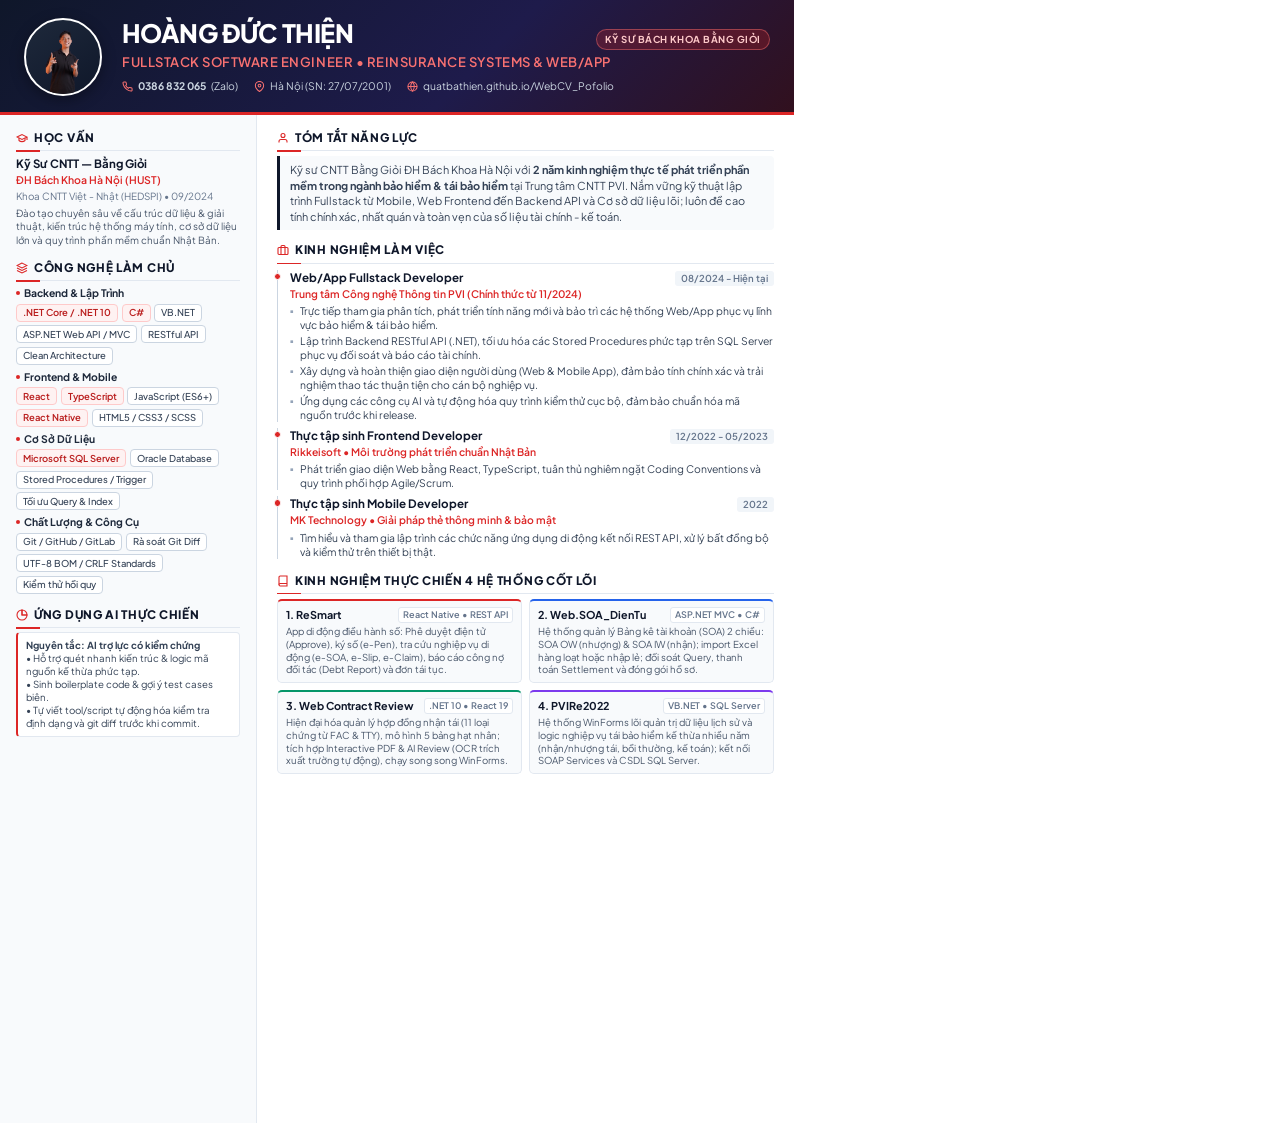
==== cv.html @ 581408ad "feat: add 1-page A4 executive CV PDF and download links" ====
<!DOCTYPE html>
<html lang="vi">
<head>
  <meta charset="UTF-8">
  <title>CV - Hoàng Đức Thiện | Fullstack Software Engineer</title>
  <link rel="preconnect" href="https://fonts.googleapis.com">
  <link rel="preconnect" href="https://fonts.gstatic.com" crossorigin>
  <link href="https://fonts.googleapis.com/css2?family=Plus+Jakarta+Sans:wght@400;500;600;700;800&display=swap" rel="stylesheet">
  <style>
    @page {
      size: A4 portrait;
      margin: 0;
    }

    *, *::before, *::after {
      box-sizing: border-box;
      margin: 0;
      padding: 0;
    }

    body {
      font-family: 'Plus Jakarta Sans', -apple-system, BlinkMacSystemFont, 'Segoe UI', Roboto, sans-serif;
      width: 210mm;
      height: 297mm;
      max-height: 297mm;
      overflow: hidden;
      background: #ffffff;
      color: #1e293b;
      font-size: 8.8pt;
      line-height: 1.38;
      -webkit-print-color-adjust: exact;
      print-color-adjust: exact;
    }

    /* Outer Container */
    .cv-page {
      width: 210mm;
      height: 297mm;
      display: flex;
      flex-direction: column;
      background: #ffffff;
    }

    /* ================= HEADER ================= */
    .cv-header {
      background: linear-gradient(135deg, #0f172a 0%, #1e1b4b 60%, #31101e 100%);
      color: #ffffff;
      padding: 18px 24px 16px 24px;
      display: flex;
      align-items: center;
      gap: 20px;
      border-bottom: 3px solid #dc2626;
    }

    .header-avatar {
      width: 78px;
      height: 78px;
      min-width: 78px;
      border-radius: 50%;
      border: 2.5px solid #ffffff;
      box-shadow: 0 4px 14px rgba(0, 0, 0, 0.35);
      background: linear-gradient(145deg, #1e293b, #0f172a);
      overflow: hidden;
      display: flex;
      align-items: center;
      justify-content: center;
    }

    .header-avatar img {
      width: 100%;
      height: 100%;
      object-fit: cover;
      object-position: center 15%;
    }

    .header-info {
      flex: 1;
    }

    .header-title-row {
      display: flex;
      align-items: baseline;
      justify-content: space-between;
      gap: 12px;
    }

    .header-name {
      font-size: 19pt;
      font-weight: 800;
      letter-spacing: -0.02em;
      color: #ffffff;
      line-height: 1.1;
    }

    .header-badge {
      background: rgba(220, 38, 38, 0.25);
      border: 1px solid rgba(248, 113, 113, 0.45);
      color: #fecaca;
      font-size: 7.2pt;
      font-weight: 700;
      padding: 3px 8px;
      border-radius: 999px;
      text-transform: uppercase;
      letter-spacing: 0.05em;
    }

    .header-role {
      font-size: 9.8pt;
      font-weight: 600;
      color: #f87171;
      margin-top: 3px;
      letter-spacing: 0.04em;
      text-transform: uppercase;
    }

    .header-contacts {
      display: flex;
      flex-wrap: wrap;
      gap: 6px 16px;
      margin-top: 8px;
      font-size: 7.8pt;
      color: #cbd5e1;
    }

    .contact-pill {
      display: inline-flex;
      align-items: center;
      gap: 5px;
    }

    .contact-pill svg {
      width: 11px;
      height: 11px;
      stroke: #f87171;
      stroke-width: 2.2;
      fill: none;
    }

    .contact-pill a {
      color: inherit;
      text-decoration: none;
    }

    /* ================= MAIN CONTENT 2 COLUMNS ================= */
    .cv-body {
      display: flex;
      flex: 1;
      height: calc(297mm - 120px);
    }

    /* LEFT SIDEBAR (~33%) */
    .sidebar {
      width: 68mm;
      min-width: 68mm;
      background: #f8fafc;
      border-right: 1px solid #e2e8f0;
      padding: 15px 16px;
      display: flex;
      flex-direction: column;
      gap: 13px;
    }

    /* RIGHT COLUMN (~67%) */
    .content {
      flex: 1;
      padding: 15px 20px;
      display: flex;
      flex-direction: column;
      gap: 12px;
      background: #ffffff;
    }

    /* Section Headings */
    .section-title {
      font-size: 8.8pt;
      font-weight: 800;
      text-transform: uppercase;
      letter-spacing: 0.06em;
      color: #0f172a;
      display: flex;
      align-items: center;
      gap: 6px;
      padding-bottom: 4px;
      border-bottom: 1.5px solid #e2e8f0;
      position: relative;
    }

    .section-title::after {
      content: "";
      position: absolute;
      left: 0;
      bottom: -1.5px;
      width: 24px;
      height: 1.5px;
      background: #dc2626;
    }

    .section-title svg {
      width: 12px;
      height: 12px;
      stroke: #dc2626;
      stroke-width: 2.2;
      fill: none;
    }

    /* Education Block */
    .edu-item {
      margin-top: 5px;
    }

    .edu-degree {
      font-weight: 700;
      font-size: 8.6pt;
      color: #0f172a;
    }

    .edu-school {
      font-size: 7.9pt;
      color: #dc2626;
      font-weight: 600;
      margin-top: 1px;
    }

    .edu-meta {
      font-size: 7.4pt;
      color: #64748b;
      margin-top: 2px;
    }

    .edu-desc {
      font-size: 7.4pt;
      color: #475569;
      margin-top: 4px;
      line-height: 1.35;
    }

    /* Skills Groups */
    .skill-group {
      margin-top: 5px;
    }

    .skill-cat {
      font-weight: 700;
      font-size: 7.8pt;
      color: #1e293b;
      display: flex;
      align-items: center;
      gap: 4px;
      margin-bottom: 3px;
    }

    .skill-cat::before {
      content: "";
      width: 4px;
      height: 4px;
      background: #dc2626;
      border-radius: 50%;
    }

    .skill-tags {
      display: flex;
      flex-wrap: wrap;
      gap: 3.5px;
    }

    .skill-tag {
      background: #ffffff;
      border: 1px solid #cbd5e1;
      padding: 1.5px 6px;
      border-radius: 4px;
      font-size: 7.1pt;
      color: #334155;
      font-weight: 500;
    }

    .skill-tag.highlight {
      background: #fef2f2;
      border-color: #fecaca;
      color: #b91c1c;
      font-weight: 600;
    }

    /* AI Tools Callout */
    .ai-box {
      background: #ffffff;
      border: 1px solid #e2e8f0;
      border-left: 2.5px solid #dc2626;
      border-radius: 4px;
      padding: 6px 8px;
      margin-top: 4px;
      font-size: 7.3pt;
      color: #334155;
      line-height: 1.34;
    }

    /* Summary Box */
    .summary-text {
      font-size: 8.2pt;
      color: #334155;
      line-height: 1.42;
      background: #f8fafc;
      border-left: 3px solid #0f172a;
      padding: 6px 10px;
      border-radius: 0 4px 4px 0;
    }

    /* Timeline / Work Experience */
    .timeline-entry {
      position: relative;
      padding-left: 12px;
      border-left: 1.5px solid #cbd5e1;
      margin-top: 6px;
    }

    .timeline-entry::before {
      content: "";
      position: absolute;
      left: -4.5px;
      top: 3px;
      width: 7.5px;
      height: 7.5px;
      border-radius: 50%;
      background: #dc2626;
      border: 1.5px solid #ffffff;
    }

    .job-header {
      display: flex;
      justify-content: space-between;
      align-items: baseline;
    }

    .job-title {
      font-weight: 700;
      font-size: 8.7pt;
      color: #0f172a;
    }

    .job-period {
      font-size: 7.2pt;
      font-weight: 600;
      color: #64748b;
      background: #f1f5f9;
      padding: 1px 6px;
      border-radius: 3px;
    }

    .job-company {
      font-size: 7.8pt;
      color: #dc2626;
      font-weight: 600;
      margin-top: 1px;
    }

    .job-bullets {
      list-style: none;
      margin-top: 3px;
    }

    .job-bullets li {
      font-size: 7.8pt;
      color: #334155;
      position: relative;
      padding-left: 10px;
      margin-bottom: 2px;
      line-height: 1.34;
    }

    .job-bullets li::before {
      content: "▪";
      position: absolute;
      left: 0;
      color: #94a3b8;
      font-size: 8pt;
    }

    /* Core Systems Section */
    .systems-grid {
      display: grid;
      grid-template-columns: 1fr 1fr;
      gap: 7px;
      margin-top: 5px;
    }

    .system-card {
      border: 1px solid #e2e8f0;
      border-radius: 5px;
      padding: 6px 8px;
      background: #f8fafc;
      border-top: 2px solid #0f172a;
    }

    .system-card:nth-child(1) { border-top-color: #dc2626; }
    .system-card:nth-child(2) { border-top-color: #2563eb; }
    .system-card:nth-child(3) { border-top-color: #059669; }
    .system-card:nth-child(4) { border-top-color: #7c3aed; }

    .system-name {
      font-weight: 700;
      font-size: 8.1pt;
      color: #0f172a;
      display: flex;
      justify-content: space-between;
      align-items: center;
      margin-bottom: 2px;
    }

    .system-tech {
      font-size: 6.8pt;
      font-weight: 600;
      color: #64748b;
      background: #ffffff;
      padding: 1px 4px;
      border-radius: 3px;
      border: 1px solid #e2e8f0;
    }

    .system-desc {
      font-size: 7.2pt;
      color: #475569;
      line-height: 1.32;
    }
  </style>
</head>
<body>
  <div class="cv-page">
    <!-- ================= HEADER ================= -->
    <header class="cv-header">
      <div class="header-avatar">
        <img src="avatar.png" alt="Hoàng Đức Thiện">
      </div>
      <div class="header-info">
        <div class="header-title-row">
          <h1 class="header-name">HOÀNG ĐỨC THIỆN</h1>
          <span class="header-badge">Kỹ sư Bách Khoa Bằng Giỏi</span>
        </div>
        <div class="header-role">Fullstack Software Engineer &bull; Reinsurance Systems &amp; Web/App</div>
        <div class="header-contacts">
          <div class="contact-pill">
            <svg viewBox="0 0 24 24"><path d="M22 16.92v3a2 2 0 0 1-2.18 2 19.79 19.79 0 0 1-8.63-3.07 19.5 19.5 0 0 1-6-6 19.79 19.79 0 0 1-3.07-8.67A2 2 0 0 1 4.11 2h3a2 2 0 0 1 2 1.72 12.84 12.84 0 0 0 .7 2.81 2 2 0 0 1-.45 2.11L8.09 9.91a16 16 0 0 0 6 6l1.27-1.27a2 2 0 0 1 2.11-.45 12.84 12.84 0 0 0 2.81.7A2 2 0 0 1 22 16.92z"/></svg>
            <strong>0386 832 065</strong> (Zalo)
          </div>
          <div class="contact-pill">
            <svg viewBox="0 0 24 24"><path d="M21 10c0 7-9 13-9 13s-9-6-9-13a9 9 0 0 1 18 0z"/><circle cx="12" cy="10" r="3"/></svg>
            <span>Hà Nội (SN: 27/07/2001)</span>
          </div>
          <div class="contact-pill">
            <svg viewBox="0 0 24 24"><circle cx="12" cy="12" r="10"/><line x1="2" y1="12" x2="22" y2="12"/><path d="M12 2a15.3 15.3 0 0 1 4 10 15.3 15.3 0 0 1-4 10 15.3 15.3 0 0 1-4-10 15.3 15.3 0 0 1 4-10z"/></svg>
            <a href="https://quatbathien.github.io/WebCV_Pofolio/">quatbathien.github.io/WebCV_Pofolio</a>
          </div>
        </div>
      </div>
    </header>

    <!-- ================= BODY ================= -->
    <div class="cv-body">
      <!-- SIDEBAR -->
      <aside class="sidebar">
        <!-- HỌC VẤN -->
        <section>
          <h2 class="section-title">
            <svg viewBox="0 0 24 24"><path d="M22 10v6M2 10l10-5 10 5-10 5z"/><path d="M6 12v5c3 3 9 3 12 0v-5"/></svg>
            Học Vấn
          </h2>
          <div class="edu-item">
            <div class="edu-degree">Kỹ Sư CNTT — Bằng Giỏi</div>
            <div class="edu-school">ĐH Bách Khoa Hà Nội (HUST)</div>
            <div class="edu-meta">Khoa CNTT Việt - Nhật (HEDSPI) &bull; 09/2024</div>
            <p class="edu-desc">Đào tạo chuyên sâu về cấu trúc dữ liệu &amp; giải thuật, kiến trúc hệ thống máy tính, cơ sở dữ liệu lớn và quy trình phần mềm chuẩn Nhật Bản.</p>
          </div>
        </section>

        <!-- KỸ NĂNG CÔNG NGHỆ -->
        <section>
          <h2 class="section-title">
            <svg viewBox="0 0 24 24"><polygon points="12 2 2 7 12 12 22 7 12 2"/><polyline points="2 17 12 22 22 17"/><polyline points="2 12 12 17 22 12"/></svg>
            Công Nghệ Làm Chủ
          </h2>

          <div class="skill-group">
            <div class="skill-cat">Backend &amp; Lập Trình</div>
            <div class="skill-tags">
              <span class="skill-tag highlight">.NET Core / .NET 10</span>
              <span class="skill-tag highlight">C#</span>
              <span class="skill-tag">VB.NET</span>
              <span class="skill-tag">ASP.NET Web API / MVC</span>
              <span class="skill-tag">RESTful API</span>
              <span class="skill-tag">Clean Architecture</span>
            </div>
          </div>

          <div class="skill-group">
            <div class="skill-cat">Frontend &amp; Mobile</div>
            <div class="skill-tags">
              <span class="skill-tag highlight">React</span>
              <span class="skill-tag highlight">TypeScript</span>
              <span class="skill-tag">JavaScript (ES6+)</span>
              <span class="skill-tag highlight">React Native</span>
              <span class="skill-tag">HTML5 / CSS3 / SCSS</span>
            </div>
          </div>

          <div class="skill-group">
            <div class="skill-cat">Cơ Sở Dữ Liệu</div>
            <div class="skill-tags">
              <span class="skill-tag highlight">Microsoft SQL Server</span>
              <span class="skill-tag">Oracle Database</span>
              <span class="skill-tag">Stored Procedures / Trigger</span>
              <span class="skill-tag">Tối ưu Query &amp; Index</span>
            </div>
          </div>

          <div class="skill-group">
            <div class="skill-cat">Chất Lượng &amp; Công Cụ</div>
            <div class="skill-tags">
              <span class="skill-tag">Git / GitHub / GitLab</span>
              <span class="skill-tag">Rà soát Git Diff</span>
              <span class="skill-tag">UTF-8 BOM / CRLF Standards</span>
              <span class="skill-tag">Kiểm thử hồi quy</span>
            </div>
          </div>
        </section>

        <!-- ỨNG DỤNG AI -->
        <section>
          <h2 class="section-title">
            <svg viewBox="0 0 24 24"><path d="M12 2a10 10 0 1 0 10 10H12V2z"/><path d="M12 2a10 10 0 0 1 10 10h-10V2z"/></svg>
            Ứng Dụng AI Thực Chiến
          </h2>
          <div class="ai-box">
            <strong>Nguyên tắc: AI trợ lực có kiểm chứng</strong><br>
            • Hỗ trợ quét nhanh kiến trúc &amp; logic mã nguồn kế thừa phức tạp.<br>
            • Sinh boilerplate code &amp; gợi ý test cases biên.<br>
            • Tự viết tool/script tự động hóa kiểm tra định dạng và git diff trước khi commit.
          </div>
        </section>
      </aside>

      <!-- RIGHT MAIN CONTENT -->
      <main class="content">
        <!-- TỔNG QUAN NĂNG LỰC -->
        <section>
          <h2 class="section-title">
            <svg viewBox="0 0 24 24"><path d="M20 21v-2a4 4 0 0 0-4-4H8a4 4 0 0 0-4 4v2"/><circle cx="12" cy="7" r="4"/></svg>
            Tóm Tắt Năng Lực
          </h2>
          <p class="summary-text" style="margin-top: 5px;">
            Kỹ sư CNTT Bằng Giỏi ĐH Bách Khoa Hà Nội với <strong>2 năm kinh nghiệm thực tế phát triển phần mềm trong ngành bảo hiểm &amp; tái bảo hiểm</strong> tại Trung tâm CNTT PVI. Nắm vững kỹ thuật lập trình Fullstack từ Mobile, Web Frontend đến Backend API và Cơ sở dữ liệu lõi; luôn đề cao tính chính xác, nhất quán và toàn vẹn của số liệu tài chính - kế toán.
          </p>
        </section>

        <!-- KINH NGHIỆM LÀM VIỆC -->
        <section>
          <h2 class="section-title">
            <svg viewBox="0 0 24 24"><rect x="2" y="7" width="20" height="14" rx="2" ry="2"/><path d="M16 21V5a2 2 0 0 0-2-2h-4a2 2 0 0 0-2 2v16"/></svg>
            Kinh Nghiệm Làm Việc
          </h2>

          <div class="timeline-entry">
            <div class="job-header">
              <span class="job-title">Web/App Fullstack Developer</span>
              <span class="job-period">08/2024 - Hiện tại</span>
            </div>
            <div class="job-company">Trung tâm Công nghệ Thông tin PVI (Chính thức từ 11/2024)</div>
            <ul class="job-bullets">
              <li>Trực tiếp tham gia phân tích, phát triển tính năng mới và bảo trì các hệ thống Web/App phục vụ lĩnh vực bảo hiểm &amp; tái bảo hiểm.</li>
              <li>Lập trình Backend RESTful API (.NET), tối ưu hóa các Stored Procedures phức tạp trên SQL Server phục vụ đối soát và báo cáo tài chính.</li>
              <li>Xây dựng và hoàn thiện giao diện người dùng (Web &amp; Mobile App), đảm bảo tính chính xác và trải nghiệm thao tác thuận tiện cho cán bộ nghiệp vụ.</li>
              <li>Ứng dụng các công cụ AI và tự động hóa quy trình kiểm thử cục bộ, đảm bảo chuẩn hóa mã nguồn trước khi release.</li>
            </ul>
          </div>

          <div class="timeline-entry">
            <div class="job-header">
              <span class="job-title">Thực tập sinh Frontend Developer</span>
              <span class="job-period">12/2022 - 05/2023</span>
            </div>
            <div class="job-company">Rikkeisoft &bull; Môi trường phát triển chuẩn Nhật Bản</div>
            <ul class="job-bullets">
              <li>Phát triển giao diện Web bằng React, TypeScript, tuân thủ nghiêm ngặt Coding Conventions và quy trình phối hợp Agile/Scrum.</li>
            </ul>
          </div>

          <div class="timeline-entry">
            <div class="job-header">
              <span class="job-title">Thực tập sinh Mobile Developer</span>
              <span class="job-period">2022</span>
            </div>
            <div class="job-company">MK Technology &bull; Giải pháp thẻ thông minh &amp; bảo mật</div>
            <ul class="job-bullets">
              <li>Tìm hiểu và tham gia lập trình các chức năng ứng dụng di động kết nối REST API, xử lý bất đồng bộ và kiểm thử trên thiết bị thật.</li>
            </ul>
          </div>
        </section>

        <!-- KINH NGHIỆM VỚI 4 HỆ THỐNG CỐT LÕI -->
        <section>
          <h2 class="section-title">
            <svg viewBox="0 0 24 24"><path d="M4 19.5A2.5 2.5 0 0 1 6.5 17H20"/><path d="M6.5 2H20v20H6.5A2.5 2.5 0 0 1 4 19.5v-15A2.5 2.5 0 0 1 6.5 2z"/></svg>
            Kinh Nghiệm Thực Chiến 4 Hệ Thống Cốt Lõi
          </h2>

          <div class="systems-grid">
            <div class="system-card">
              <div class="system-name">
                <span>1. ReSmart</span>
                <span class="system-tech">React Native &bull; REST API</span>
              </div>
              <p class="system-desc">
                App di động điều hành số: Phê duyệt điện tử (Approve), ký số (e-Pen), tra cứu nghiệp vụ di động (e-SOA, e-Slip, e-Claim), báo cáo công nợ đối tác (Debt Report) và đơn tái tục.
              </p>
            </div>

            <div class="system-card">
              <div class="system-name">
                <span>2. Web.SOA_DienTu</span>
                <span class="system-tech">ASP.NET MVC &bull; C#</span>
              </div>
              <p class="system-desc">
                Hệ thống quản lý Bảng kê tài khoản (SOA) 2 chiều: SOA OW (nhượng) &amp; SOA IW (nhận); import Excel hàng loạt hoặc nhập lẻ; đối soát Query, thanh toán Settlement và đóng gói hồ sơ.
              </p>
            </div>

            <div class="system-card">
              <div class="system-name">
                <span>3. Web Contract Review</span>
                <span class="system-tech">.NET 10 &bull; React 19</span>
              </div>
              <p class="system-desc">
                Hiện đại hóa quản lý hợp đồng nhận tái (11 loại chứng từ FAC &amp; TTY), mô hình 5 bảng hạt nhân; tích hợp Interactive PDF &amp; AI Review (OCR trích xuất trường tự động), chạy song song WinForms.
              </p>
            </div>

            <div class="system-card">
              <div class="system-name">
                <span>4. PVIRe2022</span>
                <span class="system-tech">VB.NET &bull; SQL Server</span>
              </div>
              <p class="system-desc">
                Hệ thống WinForms lõi quản trị dữ liệu lịch sử và logic nghiệp vụ tái bảo hiểm kế thừa nhiều năm (nhận/nhượng tái, bồi thường, kế toán); kết nối SOAP Services và CSDL SQL Server.
              </p>
            </div>
          </div>
        </section>
      </main>
    </div>
  </div>
</body>
</html>
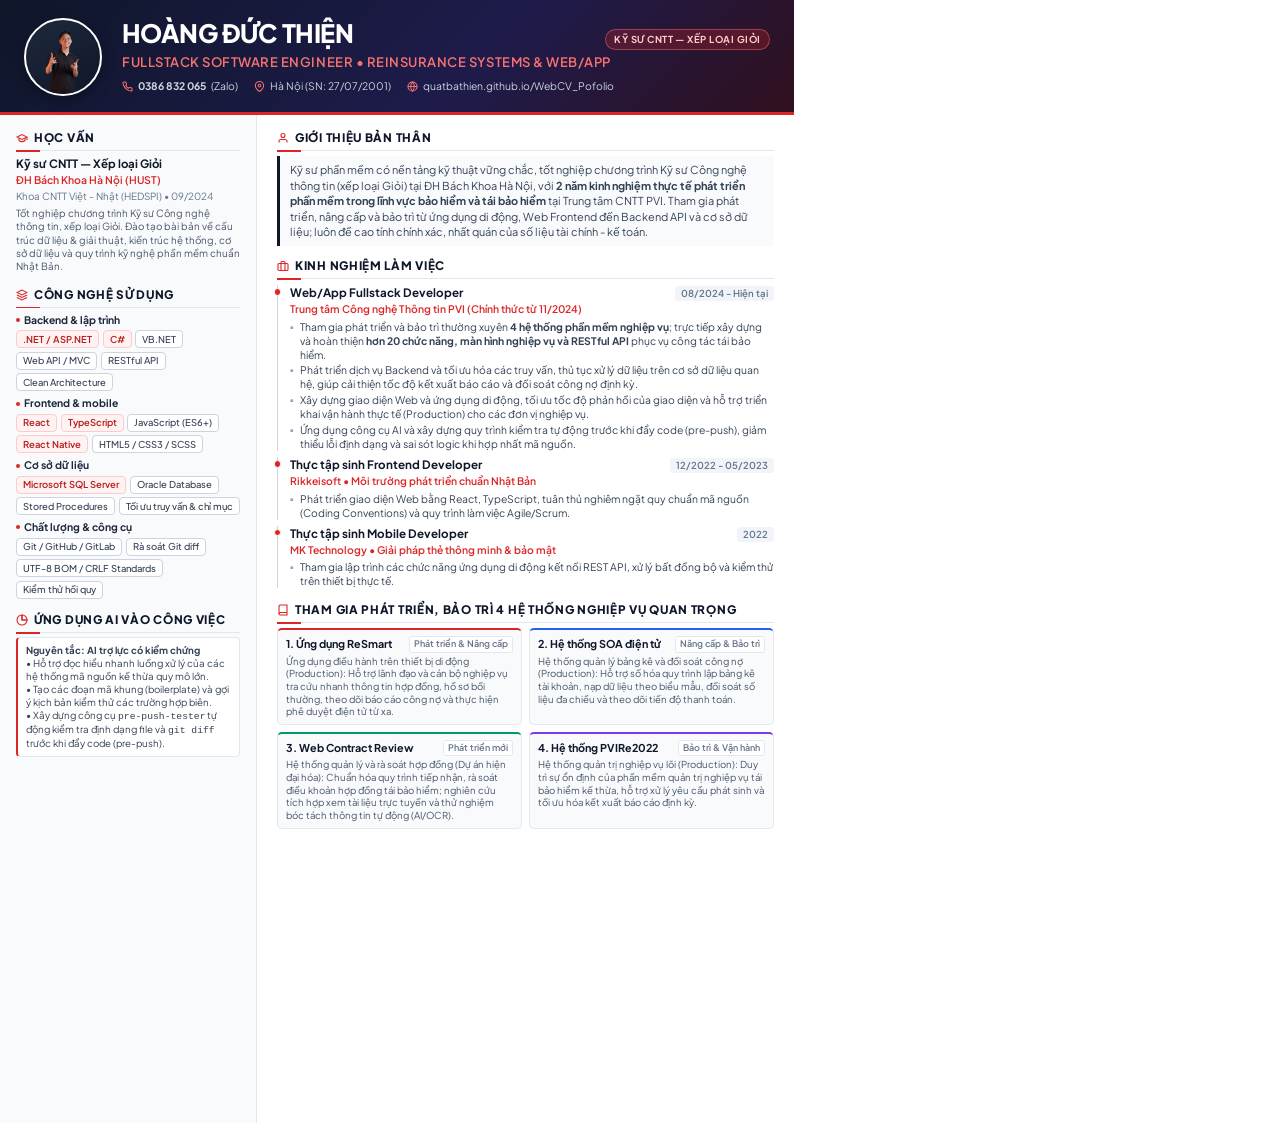
==== commit a9e89959: "refactor: standardize Vietnamese phrasing, clarify project roles and remove internal architecture de" ====
--- a/cv.html
+++ b/cv.html
@@ -432,7 +432,7 @@
       <div class="header-info">
         <div class="header-title-row">
           <h1 class="header-name">HOÀNG ĐỨC THIỆN</h1>
-          <span class="header-badge">Kỹ sư Bách Khoa Bằng Giỏi</span>
+          <span class="header-badge">Kỹ sư CNTT — Xếp loại Giỏi</span>
         </div>
         <div class="header-role">Fullstack Software Engineer &bull; Reinsurance Systems &amp; Web/App</div>
         <div class="header-contacts">
@@ -460,13 +460,13 @@
         <section>
           <h2 class="section-title">
             <svg viewBox="0 0 24 24"><path d="M22 10v6M2 10l10-5 10 5-10 5z"/><path d="M6 12v5c3 3 9 3 12 0v-5"/></svg>
-            Học Vấn
+            Học vấn
           </h2>
           <div class="edu-item">
-            <div class="edu-degree">Kỹ Sư CNTT — Bằng Giỏi</div>
+            <div class="edu-degree">Kỹ sư CNTT — Xếp loại Giỏi</div>
             <div class="edu-school">ĐH Bách Khoa Hà Nội (HUST)</div>
             <div class="edu-meta">Khoa CNTT Việt - Nhật (HEDSPI) &bull; 09/2024</div>
-            <p class="edu-desc">Đào tạo chuyên sâu về cấu trúc dữ liệu &amp; giải thuật, kiến trúc hệ thống máy tính, cơ sở dữ liệu lớn và quy trình phần mềm chuẩn Nhật Bản.</p>
+            <p class="edu-desc">Tốt nghiệp chương trình Kỹ sư Công nghệ thông tin, xếp loại Giỏi. Đào tạo bài bản về cấu trúc dữ liệu &amp; giải thuật, kiến trúc hệ thống, cơ sở dữ liệu và quy trình kỹ nghệ phần mềm chuẩn Nhật Bản.</p>
           </div>
         </section>
 
@@ -474,23 +474,23 @@
         <section>
           <h2 class="section-title">
             <svg viewBox="0 0 24 24"><polygon points="12 2 2 7 12 12 22 7 12 2"/><polyline points="2 17 12 22 22 17"/><polyline points="2 12 12 17 22 12"/></svg>
-            Công Nghệ Làm Chủ
+            Công nghệ sử dụng
           </h2>
 
           <div class="skill-group">
-            <div class="skill-cat">Backend &amp; Lập Trình</div>
+            <div class="skill-cat">Backend &amp; lập trình</div>
             <div class="skill-tags">
-              <span class="skill-tag highlight">.NET Core / .NET 10</span>
+              <span class="skill-tag highlight">.NET / ASP.NET</span>
               <span class="skill-tag highlight">C#</span>
               <span class="skill-tag">VB.NET</span>
-              <span class="skill-tag">ASP.NET Web API / MVC</span>
+              <span class="skill-tag">Web API / MVC</span>
               <span class="skill-tag">RESTful API</span>
               <span class="skill-tag">Clean Architecture</span>
             </div>
           </div>
 
           <div class="skill-group">
-            <div class="skill-cat">Frontend &amp; Mobile</div>
+            <div class="skill-cat">Frontend &amp; mobile</div>
             <div class="skill-tags">
               <span class="skill-tag highlight">React</span>
               <span class="skill-tag highlight">TypeScript</span>
@@ -501,20 +501,20 @@
           </div>
 
           <div class="skill-group">
-            <div class="skill-cat">Cơ Sở Dữ Liệu</div>
+            <div class="skill-cat">Cơ sở dữ liệu</div>
             <div class="skill-tags">
               <span class="skill-tag highlight">Microsoft SQL Server</span>
               <span class="skill-tag">Oracle Database</span>
-              <span class="skill-tag">Stored Procedures / Trigger</span>
-              <span class="skill-tag">Tối ưu Query &amp; Index</span>
+              <span class="skill-tag">Stored Procedures</span>
+              <span class="skill-tag">Tối ưu truy vấn &amp; chỉ mục</span>
             </div>
           </div>
 
           <div class="skill-group">
-            <div class="skill-cat">Chất Lượng &amp; Công Cụ</div>
+            <div class="skill-cat">Chất lượng &amp; công cụ</div>
             <div class="skill-tags">
               <span class="skill-tag">Git / GitHub / GitLab</span>
-              <span class="skill-tag">Rà soát Git Diff</span>
+              <span class="skill-tag">Rà soát Git diff</span>
               <span class="skill-tag">UTF-8 BOM / CRLF Standards</span>
               <span class="skill-tag">Kiểm thử hồi quy</span>
             </div>
@@ -525,13 +525,13 @@
         <section>
           <h2 class="section-title">
             <svg viewBox="0 0 24 24"><path d="M12 2a10 10 0 1 0 10 10H12V2z"/><path d="M12 2a10 10 0 0 1 10 10h-10V2z"/></svg>
-            Ứng Dụng AI Thực Chiến
+            Ứng dụng AI vào công việc
           </h2>
           <div class="ai-box">
             <strong>Nguyên tắc: AI trợ lực có kiểm chứng</strong><br>
-            • Hỗ trợ quét nhanh kiến trúc &amp; logic mã nguồn kế thừa phức tạp.<br>
-            • Sinh boilerplate code &amp; gợi ý test cases biên.<br>
-            • Tự viết tool/script tự động hóa kiểm tra định dạng và git diff trước khi commit.
+            • Hỗ trợ đọc hiểu nhanh luồng xử lý của các hệ thống mã nguồn kế thừa quy mô lớn.<br>
+            • Tạo các đoạn mã khung (boilerplate) và gợi ý kịch bản kiểm thử các trường hợp biên.<br>
+            • Xây dựng công cụ <code>pre-push-tester</code> tự động kiểm tra định dạng file và <code>git diff</code> trước khi đẩy code (pre-push).
           </div>
         </section>
       </aside>
@@ -542,10 +542,10 @@
         <section>
           <h2 class="section-title">
             <svg viewBox="0 0 24 24"><path d="M20 21v-2a4 4 0 0 0-4-4H8a4 4 0 0 0-4 4v2"/><circle cx="12" cy="7" r="4"/></svg>
-            Tóm Tắt Năng Lực
+            Giới thiệu bản thân
           </h2>
           <p class="summary-text" style="margin-top: 5px;">
-            Kỹ sư CNTT Bằng Giỏi ĐH Bách Khoa Hà Nội với <strong>2 năm kinh nghiệm thực tế phát triển phần mềm trong ngành bảo hiểm &amp; tái bảo hiểm</strong> tại Trung tâm CNTT PVI. Nắm vững kỹ thuật lập trình Fullstack từ Mobile, Web Frontend đến Backend API và Cơ sở dữ liệu lõi; luôn đề cao tính chính xác, nhất quán và toàn vẹn của số liệu tài chính - kế toán.
+            Kỹ sư phần mềm có nền tảng kỹ thuật vững chắc, tốt nghiệp chương trình Kỹ sư Công nghệ thông tin (xếp loại Giỏi) tại ĐH Bách Khoa Hà Nội, với <strong>2 năm kinh nghiệm thực tế phát triển phần mềm trong lĩnh vực bảo hiểm và tái bảo hiểm</strong> tại Trung tâm CNTT PVI. Tham gia phát triển, nâng cấp và bảo trì từ ứng dụng di động, Web Frontend đến Backend API và cơ sở dữ liệu; luôn đề cao tính chính xác, nhất quán của số liệu tài chính - kế toán.
           </p>
         </section>
 
@@ -553,7 +553,7 @@
         <section>
           <h2 class="section-title">
             <svg viewBox="0 0 24 24"><rect x="2" y="7" width="20" height="14" rx="2" ry="2"/><path d="M16 21V5a2 2 0 0 0-2-2h-4a2 2 0 0 0-2 2v16"/></svg>
-            Kinh Nghiệm Làm Việc
+            Kinh nghiệm làm việc
           </h2>
 
           <div class="timeline-entry">
@@ -563,10 +563,10 @@
             </div>
             <div class="job-company">Trung tâm Công nghệ Thông tin PVI (Chính thức từ 11/2024)</div>
             <ul class="job-bullets">
-              <li>Trực tiếp tham gia phân tích, phát triển tính năng mới và bảo trì các hệ thống Web/App phục vụ lĩnh vực bảo hiểm &amp; tái bảo hiểm.</li>
-              <li>Lập trình Backend RESTful API (.NET), tối ưu hóa các Stored Procedures phức tạp trên SQL Server phục vụ đối soát và báo cáo tài chính.</li>
-              <li>Xây dựng và hoàn thiện giao diện người dùng (Web &amp; Mobile App), đảm bảo tính chính xác và trải nghiệm thao tác thuận tiện cho cán bộ nghiệp vụ.</li>
-              <li>Ứng dụng các công cụ AI và tự động hóa quy trình kiểm thử cục bộ, đảm bảo chuẩn hóa mã nguồn trước khi release.</li>
+              <li>Tham gia phát triển và bảo trì thường xuyên <strong>4 hệ thống phần mềm nghiệp vụ</strong>; trực tiếp xây dựng và hoàn thiện <strong>hơn 20 chức năng, màn hình nghiệp vụ và RESTful API</strong> phục vụ công tác tái bảo hiểm.</li>
+              <li>Phát triển dịch vụ Backend và tối ưu hóa các truy vấn, thủ tục xử lý dữ liệu trên cơ sở dữ liệu quan hệ, giúp cải thiện tốc độ kết xuất báo cáo và đối soát công nợ định kỳ.</li>
+              <li>Xây dựng giao diện Web và ứng dụng di động, tối ưu tốc độ phản hồi của giao diện và hỗ trợ triển khai vận hành thực tế (Production) cho các đơn vị nghiệp vụ.</li>
+              <li>Ứng dụng công cụ AI và xây dựng quy trình kiểm tra tự động trước khi đẩy code (pre-push), giảm thiểu lỗi định dạng và sai sót logic khi hợp nhất mã nguồn.</li>
             </ul>
           </div>
 
@@ -577,7 +577,7 @@
             </div>
             <div class="job-company">Rikkeisoft &bull; Môi trường phát triển chuẩn Nhật Bản</div>
             <ul class="job-bullets">
-              <li>Phát triển giao diện Web bằng React, TypeScript, tuân thủ nghiêm ngặt Coding Conventions và quy trình phối hợp Agile/Scrum.</li>
+              <li>Phát triển giao diện Web bằng React, TypeScript, tuân thủ nghiêm ngặt quy chuẩn mã nguồn (Coding Conventions) và quy trình làm việc Agile/Scrum.</li>
             </ul>
           </div>
 
@@ -588,56 +588,56 @@
             </div>
             <div class="job-company">MK Technology &bull; Giải pháp thẻ thông minh &amp; bảo mật</div>
             <ul class="job-bullets">
-              <li>Tìm hiểu và tham gia lập trình các chức năng ứng dụng di động kết nối REST API, xử lý bất đồng bộ và kiểm thử trên thiết bị thật.</li>
+              <li>Tham gia lập trình các chức năng ứng dụng di động kết nối REST API, xử lý bất đồng bộ và kiểm thử trên thiết bị thực tế.</li>
             </ul>
           </div>
         </section>
 
-        <!-- KINH NGHIỆM VỚI 4 HỆ THỐNG CỐT LÕI -->
+        <!-- KINH NGHIỆM VỚI 4 HỆ THỐNG NGHIỆP VỤ -->
         <section>
           <h2 class="section-title">
             <svg viewBox="0 0 24 24"><path d="M4 19.5A2.5 2.5 0 0 1 6.5 17H20"/><path d="M6.5 2H20v20H6.5A2.5 2.5 0 0 1 4 19.5v-15A2.5 2.5 0 0 1 6.5 2z"/></svg>
-            Kinh Nghiệm Thực Chiến 4 Hệ Thống Cốt Lõi
+            Tham gia phát triển, bảo trì 4 hệ thống nghiệp vụ quan trọng
           </h2>
 
           <div class="systems-grid">
             <div class="system-card">
               <div class="system-name">
-                <span>1. ReSmart</span>
-                <span class="system-tech">React Native &bull; REST API</span>
+                <span>1. Ứng dụng ReSmart</span>
+                <span class="system-tech">Phát triển &amp; Nâng cấp</span>
               </div>
               <p class="system-desc">
-                App di động điều hành số: Phê duyệt điện tử (Approve), ký số (e-Pen), tra cứu nghiệp vụ di động (e-SOA, e-Slip, e-Claim), báo cáo công nợ đối tác (Debt Report) và đơn tái tục.
+                Ứng dụng điều hành trên thiết bị di động (Production): Hỗ trợ lãnh đạo và cán bộ nghiệp vụ tra cứu nhanh thông tin hợp đồng, hồ sơ bồi thường, theo dõi báo cáo công nợ và thực hiện phê duyệt điện tử từ xa.
               </p>
             </div>
 
             <div class="system-card">
               <div class="system-name">
-                <span>2. Web.SOA_DienTu</span>
-                <span class="system-tech">ASP.NET MVC &bull; C#</span>
+                <span>2. Hệ thống SOA điện tử</span>
+                <span class="system-tech">Nâng cấp &amp; Bảo trì</span>
               </div>
               <p class="system-desc">
-                Hệ thống quản lý Bảng kê tài khoản (SOA) 2 chiều: SOA OW (nhượng) &amp; SOA IW (nhận); import Excel hàng loạt hoặc nhập lẻ; đối soát Query, thanh toán Settlement và đóng gói hồ sơ.
+                Hệ thống quản lý bảng kê và đối soát công nợ (Production): Hỗ trợ số hóa quy trình lập bảng kê tài khoản, nạp dữ liệu theo biểu mẫu, đối soát số liệu đa chiều và theo dõi tiến độ thanh toán.
               </p>
             </div>
 
             <div class="system-card">
               <div class="system-name">
                 <span>3. Web Contract Review</span>
-                <span class="system-tech">.NET 10 &bull; React 19</span>
+                <span class="system-tech">Phát triển mới</span>
               </div>
               <p class="system-desc">
-                Hiện đại hóa quản lý hợp đồng nhận tái (11 loại chứng từ FAC &amp; TTY), mô hình 5 bảng hạt nhân; tích hợp Interactive PDF &amp; AI Review (OCR trích xuất trường tự động), chạy song song WinForms.
+                Hệ thống quản lý và rà soát hợp đồng (Dự án hiện đại hóa): Chuẩn hóa quy trình tiếp nhận, rà soát điều khoản hợp đồng tái bảo hiểm; nghiên cứu tích hợp xem tài liệu trực tuyến và thử nghiệm bóc tách thông tin tự động (AI/OCR).
               </p>
             </div>
 
             <div class="system-card">
               <div class="system-name">
-                <span>4. PVIRe2022</span>
-                <span class="system-tech">VB.NET &bull; SQL Server</span>
+                <span>4. Hệ thống PVIRe2022</span>
+                <span class="system-tech">Bảo trì &amp; Vận hành</span>
               </div>
               <p class="system-desc">
-                Hệ thống WinForms lõi quản trị dữ liệu lịch sử và logic nghiệp vụ tái bảo hiểm kế thừa nhiều năm (nhận/nhượng tái, bồi thường, kế toán); kết nối SOAP Services và CSDL SQL Server.
+                Hệ thống quản trị nghiệp vụ lõi (Production): Duy trì sự ổn định của phần mềm quản trị nghiệp vụ tái bảo hiểm kế thừa, hỗ trợ xử lý yêu cầu phát sinh và tối ưu hóa kết xuất báo cáo định kỳ.
               </p>
             </div>
           </div>
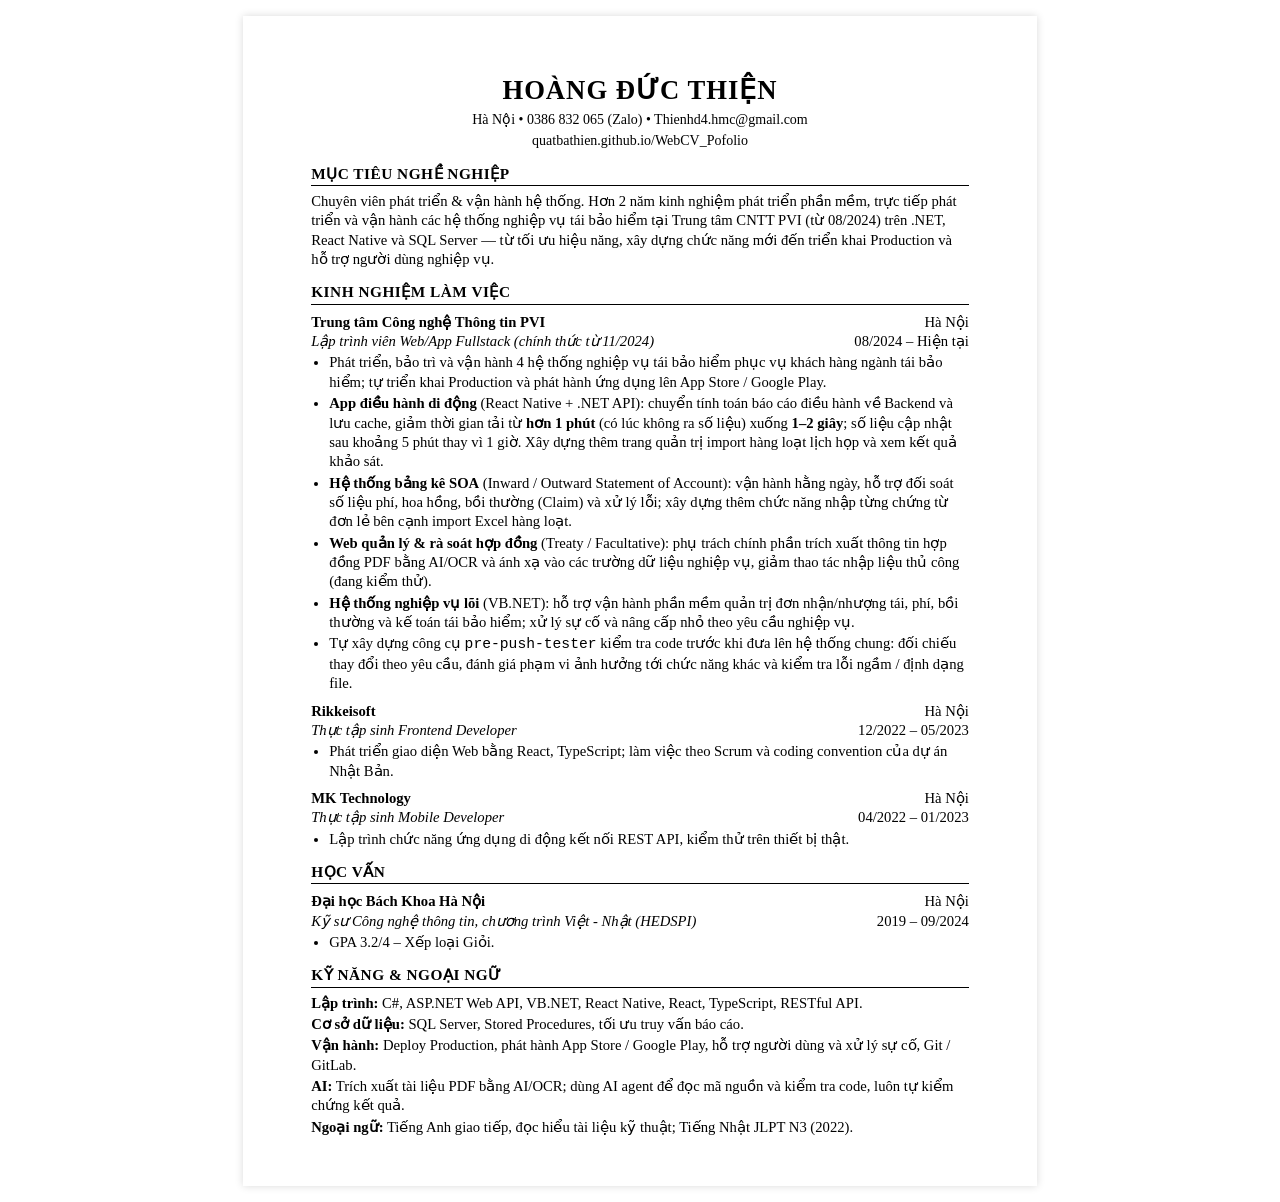
==== commit cc9c8496: "fix: balance 2-col grids, restore live URLs, refine timeline phrasing and reinsurance domain terms" ====
--- a/cv.html
+++ b/cv.html
@@ -1,649 +1,85 @@
 <!DOCTYPE html>
 <html lang="vi">
 <head>
-  <meta charset="UTF-8">
-  <title>CV - Hoàng Đức Thiện | Fullstack Software Engineer</title>
-  <link rel="preconnect" href="https://fonts.googleapis.com">
-  <link rel="preconnect" href="https://fonts.gstatic.com" crossorigin>
-  <link href="https://fonts.googleapis.com/css2?family=Plus+Jakarta+Sans:wght@400;500;600;700;800&display=swap" rel="stylesheet">
-  <style>
-    @page {
-      size: A4 portrait;
-      margin: 0;
-    }
-
-    *, *::before, *::after {
-      box-sizing: border-box;
-      margin: 0;
-      padding: 0;
-    }
-
-    body {
-      font-family: 'Plus Jakarta Sans', -apple-system, BlinkMacSystemFont, 'Segoe UI', Roboto, sans-serif;
-      width: 210mm;
-      height: 297mm;
-      max-height: 297mm;
-      overflow: hidden;
-      background: #ffffff;
-      color: #1e293b;
-      font-size: 8.8pt;
-      line-height: 1.38;
-      -webkit-print-color-adjust: exact;
-      print-color-adjust: exact;
-    }
-
-    /* Outer Container */
-    .cv-page {
-      width: 210mm;
-      height: 297mm;
-      display: flex;
-      flex-direction: column;
-      background: #ffffff;
-    }
-
-    /* ================= HEADER ================= */
-    .cv-header {
-      background: linear-gradient(135deg, #0f172a 0%, #1e1b4b 60%, #31101e 100%);
-      color: #ffffff;
-      padding: 18px 24px 16px 24px;
-      display: flex;
-      align-items: center;
-      gap: 20px;
-      border-bottom: 3px solid #dc2626;
-    }
-
-    .header-avatar {
-      width: 78px;
-      height: 78px;
-      min-width: 78px;
-      border-radius: 50%;
-      border: 2.5px solid #ffffff;
-      box-shadow: 0 4px 14px rgba(0, 0, 0, 0.35);
-      background: linear-gradient(145deg, #1e293b, #0f172a);
-      overflow: hidden;
-      display: flex;
-      align-items: center;
-      justify-content: center;
-    }
-
-    .header-avatar img {
-      width: 100%;
-      height: 100%;
-      object-fit: cover;
-      object-position: center 15%;
-    }
-
-    .header-info {
-      flex: 1;
-    }
-
-    .header-title-row {
-      display: flex;
-      align-items: baseline;
-      justify-content: space-between;
-      gap: 12px;
-    }
-
-    .header-name {
-      font-size: 19pt;
-      font-weight: 800;
-      letter-spacing: -0.02em;
-      color: #ffffff;
-      line-height: 1.1;
-    }
-
-    .header-badge {
-      background: rgba(220, 38, 38, 0.25);
-      border: 1px solid rgba(248, 113, 113, 0.45);
-      color: #fecaca;
-      font-size: 7.2pt;
-      font-weight: 700;
-      padding: 3px 8px;
-      border-radius: 999px;
-      text-transform: uppercase;
-      letter-spacing: 0.05em;
-    }
-
-    .header-role {
-      font-size: 9.8pt;
-      font-weight: 600;
-      color: #f87171;
-      margin-top: 3px;
-      letter-spacing: 0.04em;
-      text-transform: uppercase;
-    }
-
-    .header-contacts {
-      display: flex;
-      flex-wrap: wrap;
-      gap: 6px 16px;
-      margin-top: 8px;
-      font-size: 7.8pt;
-      color: #cbd5e1;
-    }
-
-    .contact-pill {
-      display: inline-flex;
-      align-items: center;
-      gap: 5px;
-    }
-
-    .contact-pill svg {
-      width: 11px;
-      height: 11px;
-      stroke: #f87171;
-      stroke-width: 2.2;
-      fill: none;
-    }
-
-    .contact-pill a {
-      color: inherit;
-      text-decoration: none;
-    }
-
-    /* ================= MAIN CONTENT 2 COLUMNS ================= */
-    .cv-body {
-      display: flex;
-      flex: 1;
-      height: calc(297mm - 120px);
-    }
-
-    /* LEFT SIDEBAR (~33%) */
-    .sidebar {
-      width: 68mm;
-      min-width: 68mm;
-      background: #f8fafc;
-      border-right: 1px solid #e2e8f0;
-      padding: 15px 16px;
-      display: flex;
-      flex-direction: column;
-      gap: 13px;
-    }
-
-    /* RIGHT COLUMN (~67%) */
-    .content {
-      flex: 1;
-      padding: 15px 20px;
-      display: flex;
-      flex-direction: column;
-      gap: 12px;
-      background: #ffffff;
-    }
-
-    /* Section Headings */
-    .section-title {
-      font-size: 8.8pt;
-      font-weight: 800;
-      text-transform: uppercase;
-      letter-spacing: 0.06em;
-      color: #0f172a;
-      display: flex;
-      align-items: center;
-      gap: 6px;
-      padding-bottom: 4px;
-      border-bottom: 1.5px solid #e2e8f0;
-      position: relative;
-    }
-
-    .section-title::after {
-      content: "";
-      position: absolute;
-      left: 0;
-      bottom: -1.5px;
-      width: 24px;
-      height: 1.5px;
-      background: #dc2626;
-    }
-
-    .section-title svg {
-      width: 12px;
-      height: 12px;
-      stroke: #dc2626;
-      stroke-width: 2.2;
-      fill: none;
-    }
-
-    /* Education Block */
-    .edu-item {
-      margin-top: 5px;
-    }
-
-    .edu-degree {
-      font-weight: 700;
-      font-size: 8.6pt;
-      color: #0f172a;
-    }
-
-    .edu-school {
-      font-size: 7.9pt;
-      color: #dc2626;
-      font-weight: 600;
-      margin-top: 1px;
-    }
-
-    .edu-meta {
-      font-size: 7.4pt;
-      color: #64748b;
-      margin-top: 2px;
-    }
-
-    .edu-desc {
-      font-size: 7.4pt;
-      color: #475569;
-      margin-top: 4px;
-      line-height: 1.35;
-    }
-
-    /* Skills Groups */
-    .skill-group {
-      margin-top: 5px;
-    }
-
-    .skill-cat {
-      font-weight: 700;
-      font-size: 7.8pt;
-      color: #1e293b;
-      display: flex;
-      align-items: center;
-      gap: 4px;
-      margin-bottom: 3px;
-    }
-
-    .skill-cat::before {
-      content: "";
-      width: 4px;
-      height: 4px;
-      background: #dc2626;
-      border-radius: 50%;
-    }
-
-    .skill-tags {
-      display: flex;
-      flex-wrap: wrap;
-      gap: 3.5px;
-    }
-
-    .skill-tag {
-      background: #ffffff;
-      border: 1px solid #cbd5e1;
-      padding: 1.5px 6px;
-      border-radius: 4px;
-      font-size: 7.1pt;
-      color: #334155;
-      font-weight: 500;
-    }
-
-    .skill-tag.highlight {
-      background: #fef2f2;
-      border-color: #fecaca;
-      color: #b91c1c;
-      font-weight: 600;
-    }
-
-    /* AI Tools Callout */
-    .ai-box {
-      background: #ffffff;
-      border: 1px solid #e2e8f0;
-      border-left: 2.5px solid #dc2626;
-      border-radius: 4px;
-      padding: 6px 8px;
-      margin-top: 4px;
-      font-size: 7.3pt;
-      color: #334155;
-      line-height: 1.34;
-    }
-
-    /* Summary Box */
-    .summary-text {
-      font-size: 8.2pt;
-      color: #334155;
-      line-height: 1.42;
-      background: #f8fafc;
-      border-left: 3px solid #0f172a;
-      padding: 6px 10px;
-      border-radius: 0 4px 4px 0;
-    }
-
-    /* Timeline / Work Experience */
-    .timeline-entry {
-      position: relative;
-      padding-left: 12px;
-      border-left: 1.5px solid #cbd5e1;
-      margin-top: 6px;
-    }
-
-    .timeline-entry::before {
-      content: "";
-      position: absolute;
-      left: -4.5px;
-      top: 3px;
-      width: 7.5px;
-      height: 7.5px;
-      border-radius: 50%;
-      background: #dc2626;
-      border: 1.5px solid #ffffff;
-    }
-
-    .job-header {
-      display: flex;
-      justify-content: space-between;
-      align-items: baseline;
-    }
-
-    .job-title {
-      font-weight: 700;
-      font-size: 8.7pt;
-      color: #0f172a;
-    }
-
-    .job-period {
-      font-size: 7.2pt;
-      font-weight: 600;
-      color: #64748b;
-      background: #f1f5f9;
-      padding: 1px 6px;
-      border-radius: 3px;
-    }
-
-    .job-company {
-      font-size: 7.8pt;
-      color: #dc2626;
-      font-weight: 600;
-      margin-top: 1px;
-    }
-
-    .job-bullets {
-      list-style: none;
-      margin-top: 3px;
-    }
-
-    .job-bullets li {
-      font-size: 7.8pt;
-      color: #334155;
-      position: relative;
-      padding-left: 10px;
-      margin-bottom: 2px;
-      line-height: 1.34;
-    }
-
-    .job-bullets li::before {
-      content: "▪";
-      position: absolute;
-      left: 0;
-      color: #94a3b8;
-      font-size: 8pt;
-    }
-
-    /* Core Systems Section */
-    .systems-grid {
-      display: grid;
-      grid-template-columns: 1fr 1fr;
-      gap: 7px;
-      margin-top: 5px;
-    }
-
-    .system-card {
-      border: 1px solid #e2e8f0;
-      border-radius: 5px;
-      padding: 6px 8px;
-      background: #f8fafc;
-      border-top: 2px solid #0f172a;
-    }
-
-    .system-card:nth-child(1) { border-top-color: #dc2626; }
-    .system-card:nth-child(2) { border-top-color: #2563eb; }
-    .system-card:nth-child(3) { border-top-color: #059669; }
-    .system-card:nth-child(4) { border-top-color: #7c3aed; }
-
-    .system-name {
-      font-weight: 700;
-      font-size: 8.1pt;
-      color: #0f172a;
-      display: flex;
-      justify-content: space-between;
-      align-items: center;
-      margin-bottom: 2px;
-    }
-
-    .system-tech {
-      font-size: 6.8pt;
-      font-weight: 600;
-      color: #64748b;
-      background: #ffffff;
-      padding: 1px 4px;
-      border-radius: 3px;
-      border: 1px solid #e2e8f0;
-    }
-
-    .system-desc {
-      font-size: 7.2pt;
-      color: #475569;
-      line-height: 1.32;
-    }
-  </style>
+<meta charset="UTF-8">
+<meta name="viewport" content="width=device-width, initial-scale=1">
+<title>CV - Hoàng Đức Thiện</title>
+<style>
+  @page { size: A4; margin: 0; }
+  * { box-sizing: border-box; margin: 0; padding: 0; }
+  html { background: #fff; }
+  body {
+    font-family: 'Times New Roman', 'Liberation Serif', Times, serif;
+    color: #000; font-size: 11pt; line-height: 1.32;
+    width: 210mm; margin: 0 auto;
+    padding: 15mm 18mm 13mm;
+  }
+  h1 { text-align: center; font-size: 20pt; letter-spacing: 1px; font-weight: bold; }
+  .contact { text-align: center; font-size: 10.5pt; margin-top: 3px; }
+  .contact a { color: #000; text-decoration: none; }
+  h2 {
+    font-size: 11.5pt; font-weight: bold; text-transform: uppercase; letter-spacing: .5px;
+    border-bottom: 1px solid #000; margin: 13px 0 6px; padding-bottom: 1px;
+  }
+  .row { display: flex; justify-content: space-between; align-items: baseline; gap: 12px; }
+  .org { font-weight: bold; }
+  .role { font-style: italic; }
+  .entry { margin-top: 8px; }
+  .entry:first-of-type { margin-top: 0; }
+  ul { margin: 2px 0 0 18px; }
+  li { margin-top: 2px; }
+  p.summary { }
+  .skills p { margin-top: 2px; }
+  @media screen { body { box-shadow: 0 0 8px rgba(0,0,0,.15); margin: 16px auto; } }
+  @media print { body { box-shadow: none; margin: 0; } }
+</style>
 </head>
 <body>
-  <div class="cv-page">
-    <!-- ================= HEADER ================= -->
-    <header class="cv-header">
-      <div class="header-avatar">
-        <img src="avatar.png" alt="Hoàng Đức Thiện">
-      </div>
-      <div class="header-info">
-        <div class="header-title-row">
-          <h1 class="header-name">HOÀNG ĐỨC THIỆN</h1>
-          <span class="header-badge">Kỹ sư CNTT — Xếp loại Giỏi</span>
-        </div>
-        <div class="header-role">Fullstack Software Engineer &bull; Reinsurance Systems &amp; Web/App</div>
-        <div class="header-contacts">
-          <div class="contact-pill">
-            <svg viewBox="0 0 24 24"><path d="M22 16.92v3a2 2 0 0 1-2.18 2 19.79 19.79 0 0 1-8.63-3.07 19.5 19.5 0 0 1-6-6 19.79 19.79 0 0 1-3.07-8.67A2 2 0 0 1 4.11 2h3a2 2 0 0 1 2 1.72 12.84 12.84 0 0 0 .7 2.81 2 2 0 0 1-.45 2.11L8.09 9.91a16 16 0 0 0 6 6l1.27-1.27a2 2 0 0 1 2.11-.45 12.84 12.84 0 0 0 2.81.7A2 2 0 0 1 22 16.92z"/></svg>
-            <strong>0386 832 065</strong> (Zalo)
-          </div>
-          <div class="contact-pill">
-            <svg viewBox="0 0 24 24"><path d="M21 10c0 7-9 13-9 13s-9-6-9-13a9 9 0 0 1 18 0z"/><circle cx="12" cy="10" r="3"/></svg>
-            <span>Hà Nội (SN: 27/07/2001)</span>
-          </div>
-          <div class="contact-pill">
-            <svg viewBox="0 0 24 24"><circle cx="12" cy="12" r="10"/><line x1="2" y1="12" x2="22" y2="12"/><path d="M12 2a15.3 15.3 0 0 1 4 10 15.3 15.3 0 0 1-4 10 15.3 15.3 0 0 1-4-10 15.3 15.3 0 0 1 4-10z"/></svg>
-            <a href="https://quatbathien.github.io/WebCV_Pofolio/">quatbathien.github.io/WebCV_Pofolio</a>
-          </div>
-        </div>
-      </div>
-    </header>
+  <h1>HOÀNG ĐỨC THIỆN</h1>
+  <div class="contact">Hà Nội &bull; 0386 832 065 (Zalo) &bull; <a href="mailto:Thienhd4.hmc@gmail.com">Thienhd4.hmc@gmail.com</a></div>
+  <div class="contact"><a href="https://quatbathien.github.io/WebCV_Pofolio/">quatbathien.github.io/WebCV_Pofolio</a></div>
 
-    <!-- ================= BODY ================= -->
-    <div class="cv-body">
-      <!-- SIDEBAR -->
-      <aside class="sidebar">
-        <!-- HỌC VẤN -->
-        <section>
-          <h2 class="section-title">
-            <svg viewBox="0 0 24 24"><path d="M22 10v6M2 10l10-5 10 5-10 5z"/><path d="M6 12v5c3 3 9 3 12 0v-5"/></svg>
-            Học vấn
-          </h2>
-          <div class="edu-item">
-            <div class="edu-degree">Kỹ sư CNTT — Xếp loại Giỏi</div>
-            <div class="edu-school">ĐH Bách Khoa Hà Nội (HUST)</div>
-            <div class="edu-meta">Khoa CNTT Việt - Nhật (HEDSPI) &bull; 09/2024</div>
-            <p class="edu-desc">Tốt nghiệp chương trình Kỹ sư Công nghệ thông tin, xếp loại Giỏi. Đào tạo bài bản về cấu trúc dữ liệu &amp; giải thuật, kiến trúc hệ thống, cơ sở dữ liệu và quy trình kỹ nghệ phần mềm chuẩn Nhật Bản.</p>
-          </div>
-        </section>
+  <h2>Mục tiêu nghề nghiệp</h2>
+  <p class="summary">Chuyên viên phát triển &amp; vận hành hệ thống. Hơn 2 năm kinh nghiệm phát triển phần mềm, trực tiếp phát triển và vận hành các hệ thống nghiệp vụ tái bảo hiểm tại Trung tâm CNTT PVI (từ 08/2024) trên .NET, React Native và SQL Server — từ tối ưu hiệu năng, xây dựng chức năng mới đến triển khai Production và hỗ trợ người dùng nghiệp vụ.</p>
 
-        <!-- KỸ NĂNG CÔNG NGHỆ -->
-        <section>
-          <h2 class="section-title">
-            <svg viewBox="0 0 24 24"><polygon points="12 2 2 7 12 12 22 7 12 2"/><polyline points="2 17 12 22 22 17"/><polyline points="2 12 12 17 22 12"/></svg>
-            Công nghệ sử dụng
-          </h2>
+  <h2>Kinh nghiệm làm việc</h2>
+  <div class="entry">
+    <div class="row"><span class="org">Trung tâm Công nghệ Thông tin PVI</span><span>Hà Nội</span></div>
+    <div class="row"><span class="role">Lập trình viên Web/App Fullstack (chính thức từ 11/2024)</span><span>08/2024 – Hiện tại</span></div>
+    <ul>
+      <li>Phát triển, bảo trì và vận hành 4 hệ thống nghiệp vụ tái bảo hiểm phục vụ khách hàng ngành tái bảo hiểm; tự triển khai Production và phát hành ứng dụng lên App Store / Google Play.</li>
+      <li><b>App điều hành di động</b> (React Native + .NET API): chuyển tính toán báo cáo điều hành về Backend và lưu cache, giảm thời gian tải từ <b>hơn 1 phút</b> (có lúc không ra số liệu) xuống <b>1–2 giây</b>; số liệu cập nhật sau khoảng 5 phút thay vì 1 giờ. Xây dựng thêm trang quản trị import hàng loạt lịch họp và xem kết quả khảo sát.</li>
+      <li><b>Hệ thống bảng kê SOA</b> (Inward / Outward Statement of Account): vận hành hằng ngày, hỗ trợ đối soát số liệu phí, hoa hồng, bồi thường (Claim) và xử lý lỗi; xây dựng thêm chức năng nhập từng chứng từ đơn lẻ bên cạnh import Excel hàng loạt.</li>
+      <li><b>Web quản lý &amp; rà soát hợp đồng</b> (Treaty / Facultative): phụ trách chính phần trích xuất thông tin hợp đồng PDF bằng AI/OCR và ánh xạ vào các trường dữ liệu nghiệp vụ, giảm thao tác nhập liệu thủ công (đang kiểm thử).</li>
+      <li><b>Hệ thống nghiệp vụ lõi</b> (VB.NET): hỗ trợ vận hành phần mềm quản trị đơn nhận/nhượng tái, phí, bồi thường và kế toán tái bảo hiểm; xử lý sự cố và nâng cấp nhỏ theo yêu cầu nghiệp vụ.</li>
+      <li>Tự xây dựng công cụ <code>pre-push-tester</code> kiểm tra code trước khi đưa lên hệ thống chung: đối chiếu thay đổi theo yêu cầu, đánh giá phạm vi ảnh hưởng tới chức năng khác và kiểm tra lỗi ngầm / định dạng file.</li>
+    </ul>
+  </div>
+  <div class="entry">
+    <div class="row"><span class="org">Rikkeisoft</span><span>Hà Nội</span></div>
+    <div class="row"><span class="role">Thực tập sinh Frontend Developer</span><span>12/2022 – 05/2023</span></div>
+    <ul><li>Phát triển giao diện Web bằng React, TypeScript; làm việc theo Scrum và coding convention của dự án Nhật Bản.</li></ul>
+  </div>
+  <div class="entry">
+    <div class="row"><span class="org">MK Technology</span><span>Hà Nội</span></div>
+    <div class="row"><span class="role">Thực tập sinh Mobile Developer</span><span>04/2022 – 01/2023</span></div>
+    <ul><li>Lập trình chức năng ứng dụng di động kết nối REST API, kiểm thử trên thiết bị thật.</li></ul>
+  </div>
 
-          <div class="skill-group">
-            <div class="skill-cat">Backend &amp; lập trình</div>
-            <div class="skill-tags">
-              <span class="skill-tag highlight">.NET / ASP.NET</span>
-              <span class="skill-tag highlight">C#</span>
-              <span class="skill-tag">VB.NET</span>
-              <span class="skill-tag">Web API / MVC</span>
-              <span class="skill-tag">RESTful API</span>
-              <span class="skill-tag">Clean Architecture</span>
-            </div>
-          </div>
+  <h2>Học vấn</h2>
+  <div class="entry">
+    <div class="row"><span class="org">Đại học Bách Khoa Hà Nội</span><span>Hà Nội</span></div>
+    <div class="row"><span class="role">Kỹ sư Công nghệ thông tin, chương trình Việt - Nhật (HEDSPI)</span><span>2019 – 09/2024</span></div>
+    <ul><li>GPA 3.2/4 – Xếp loại Giỏi.</li></ul>
+  </div>
 
-          <div class="skill-group">
-            <div class="skill-cat">Frontend &amp; mobile</div>
-            <div class="skill-tags">
-              <span class="skill-tag highlight">React</span>
-              <span class="skill-tag highlight">TypeScript</span>
-              <span class="skill-tag">JavaScript (ES6+)</span>
-              <span class="skill-tag highlight">React Native</span>
-              <span class="skill-tag">HTML5 / CSS3 / SCSS</span>
-            </div>
-          </div>
-
-          <div class="skill-group">
-            <div class="skill-cat">Cơ sở dữ liệu</div>
-            <div class="skill-tags">
-              <span class="skill-tag highlight">Microsoft SQL Server</span>
-              <span class="skill-tag">Oracle Database</span>
-              <span class="skill-tag">Stored Procedures</span>
-              <span class="skill-tag">Tối ưu truy vấn &amp; chỉ mục</span>
-            </div>
-          </div>
-
-          <div class="skill-group">
-            <div class="skill-cat">Chất lượng &amp; công cụ</div>
-            <div class="skill-tags">
-              <span class="skill-tag">Git / GitHub / GitLab</span>
-              <span class="skill-tag">Rà soát Git diff</span>
-              <span class="skill-tag">UTF-8 BOM / CRLF Standards</span>
-              <span class="skill-tag">Kiểm thử hồi quy</span>
-            </div>
-          </div>
-        </section>
-
-        <!-- ỨNG DỤNG AI -->
-        <section>
-          <h2 class="section-title">
-            <svg viewBox="0 0 24 24"><path d="M12 2a10 10 0 1 0 10 10H12V2z"/><path d="M12 2a10 10 0 0 1 10 10h-10V2z"/></svg>
-            Ứng dụng AI vào công việc
-          </h2>
-          <div class="ai-box">
-            <strong>Nguyên tắc: AI trợ lực có kiểm chứng</strong><br>
-            • Hỗ trợ đọc hiểu nhanh luồng xử lý của các hệ thống mã nguồn kế thừa quy mô lớn.<br>
-            • Tạo các đoạn mã khung (boilerplate) và gợi ý kịch bản kiểm thử các trường hợp biên.<br>
-            • Xây dựng công cụ <code>pre-push-tester</code> tự động kiểm tra định dạng file và <code>git diff</code> trước khi đẩy code (pre-push).
-          </div>
-        </section>
-      </aside>
-
-      <!-- RIGHT MAIN CONTENT -->
-      <main class="content">
-        <!-- TỔNG QUAN NĂNG LỰC -->
-        <section>
-          <h2 class="section-title">
-            <svg viewBox="0 0 24 24"><path d="M20 21v-2a4 4 0 0 0-4-4H8a4 4 0 0 0-4 4v2"/><circle cx="12" cy="7" r="4"/></svg>
-            Giới thiệu bản thân
-          </h2>
-          <p class="summary-text" style="margin-top: 5px;">
-            Kỹ sư phần mềm có nền tảng kỹ thuật vững chắc, tốt nghiệp chương trình Kỹ sư Công nghệ thông tin (xếp loại Giỏi) tại ĐH Bách Khoa Hà Nội, với <strong>2 năm kinh nghiệm thực tế phát triển phần mềm trong lĩnh vực bảo hiểm và tái bảo hiểm</strong> tại Trung tâm CNTT PVI. Tham gia phát triển, nâng cấp và bảo trì từ ứng dụng di động, Web Frontend đến Backend API và cơ sở dữ liệu; luôn đề cao tính chính xác, nhất quán của số liệu tài chính - kế toán.
-          </p>
-        </section>
-
-        <!-- KINH NGHIỆM LÀM VIỆC -->
-        <section>
-          <h2 class="section-title">
-            <svg viewBox="0 0 24 24"><rect x="2" y="7" width="20" height="14" rx="2" ry="2"/><path d="M16 21V5a2 2 0 0 0-2-2h-4a2 2 0 0 0-2 2v16"/></svg>
-            Kinh nghiệm làm việc
-          </h2>
-
-          <div class="timeline-entry">
-            <div class="job-header">
-              <span class="job-title">Web/App Fullstack Developer</span>
-              <span class="job-period">08/2024 - Hiện tại</span>
-            </div>
-            <div class="job-company">Trung tâm Công nghệ Thông tin PVI (Chính thức từ 11/2024)</div>
-            <ul class="job-bullets">
-              <li>Tham gia phát triển và bảo trì thường xuyên <strong>4 hệ thống phần mềm nghiệp vụ</strong>; trực tiếp xây dựng và hoàn thiện <strong>hơn 20 chức năng, màn hình nghiệp vụ và RESTful API</strong> phục vụ công tác tái bảo hiểm.</li>
-              <li>Phát triển dịch vụ Backend và tối ưu hóa các truy vấn, thủ tục xử lý dữ liệu trên cơ sở dữ liệu quan hệ, giúp cải thiện tốc độ kết xuất báo cáo và đối soát công nợ định kỳ.</li>
-              <li>Xây dựng giao diện Web và ứng dụng di động, tối ưu tốc độ phản hồi của giao diện và hỗ trợ triển khai vận hành thực tế (Production) cho các đơn vị nghiệp vụ.</li>
-              <li>Ứng dụng công cụ AI và xây dựng quy trình kiểm tra tự động trước khi đẩy code (pre-push), giảm thiểu lỗi định dạng và sai sót logic khi hợp nhất mã nguồn.</li>
-            </ul>
-          </div>
-
-          <div class="timeline-entry">
-            <div class="job-header">
-              <span class="job-title">Thực tập sinh Frontend Developer</span>
-              <span class="job-period">12/2022 - 05/2023</span>
-            </div>
-            <div class="job-company">Rikkeisoft &bull; Môi trường phát triển chuẩn Nhật Bản</div>
-            <ul class="job-bullets">
-              <li>Phát triển giao diện Web bằng React, TypeScript, tuân thủ nghiêm ngặt quy chuẩn mã nguồn (Coding Conventions) và quy trình làm việc Agile/Scrum.</li>
-            </ul>
-          </div>
-
-          <div class="timeline-entry">
-            <div class="job-header">
-              <span class="job-title">Thực tập sinh Mobile Developer</span>
-              <span class="job-period">2022</span>
-            </div>
-            <div class="job-company">MK Technology &bull; Giải pháp thẻ thông minh &amp; bảo mật</div>
-            <ul class="job-bullets">
-              <li>Tham gia lập trình các chức năng ứng dụng di động kết nối REST API, xử lý bất đồng bộ và kiểm thử trên thiết bị thực tế.</li>
-            </ul>
-          </div>
-        </section>
-
-        <!-- KINH NGHIỆM VỚI 4 HỆ THỐNG NGHIỆP VỤ -->
-        <section>
-          <h2 class="section-title">
-            <svg viewBox="0 0 24 24"><path d="M4 19.5A2.5 2.5 0 0 1 6.5 17H20"/><path d="M6.5 2H20v20H6.5A2.5 2.5 0 0 1 4 19.5v-15A2.5 2.5 0 0 1 6.5 2z"/></svg>
-            Tham gia phát triển, bảo trì 4 hệ thống nghiệp vụ quan trọng
-          </h2>
-
-          <div class="systems-grid">
-            <div class="system-card">
-              <div class="system-name">
-                <span>1. Ứng dụng ReSmart</span>
-                <span class="system-tech">Phát triển &amp; Nâng cấp</span>
-              </div>
-              <p class="system-desc">
-                Ứng dụng điều hành trên thiết bị di động (Production): Hỗ trợ lãnh đạo và cán bộ nghiệp vụ tra cứu nhanh thông tin hợp đồng, hồ sơ bồi thường, theo dõi báo cáo công nợ và thực hiện phê duyệt điện tử từ xa.
-              </p>
-            </div>
-
-            <div class="system-card">
-              <div class="system-name">
-                <span>2. Hệ thống SOA điện tử</span>
-                <span class="system-tech">Nâng cấp &amp; Bảo trì</span>
-              </div>
-              <p class="system-desc">
-                Hệ thống quản lý bảng kê và đối soát công nợ (Production): Hỗ trợ số hóa quy trình lập bảng kê tài khoản, nạp dữ liệu theo biểu mẫu, đối soát số liệu đa chiều và theo dõi tiến độ thanh toán.
-              </p>
-            </div>
-
-            <div class="system-card">
-              <div class="system-name">
-                <span>3. Web Contract Review</span>
-                <span class="system-tech">Phát triển mới</span>
-              </div>
-              <p class="system-desc">
-                Hệ thống quản lý và rà soát hợp đồng (Dự án hiện đại hóa): Chuẩn hóa quy trình tiếp nhận, rà soát điều khoản hợp đồng tái bảo hiểm; nghiên cứu tích hợp xem tài liệu trực tuyến và thử nghiệm bóc tách thông tin tự động (AI/OCR).
-              </p>
-            </div>
-
-            <div class="system-card">
-              <div class="system-name">
-                <span>4. Hệ thống PVIRe2022</span>
-                <span class="system-tech">Bảo trì &amp; Vận hành</span>
-              </div>
-              <p class="system-desc">
-                Hệ thống quản trị nghiệp vụ lõi (Production): Duy trì sự ổn định của phần mềm quản trị nghiệp vụ tái bảo hiểm kế thừa, hỗ trợ xử lý yêu cầu phát sinh và tối ưu hóa kết xuất báo cáo định kỳ.
-              </p>
-            </div>
-          </div>
-        </section>
-      </main>
-    </div>
+  <h2>Kỹ năng &amp; ngoại ngữ</h2>
+  <div class="skills">
+    <p><b>Lập trình:</b> C#, ASP.NET Web API, VB.NET, React Native, React, TypeScript, RESTful API.</p>
+    <p><b>Cơ sở dữ liệu:</b> SQL Server, Stored Procedures, tối ưu truy vấn báo cáo.</p>
+    <p><b>Vận hành:</b> Deploy Production, phát hành App Store / Google Play, hỗ trợ người dùng và xử lý sự cố, Git / GitLab.</p>
+    <p><b>AI:</b> Trích xuất tài liệu PDF bằng AI/OCR; dùng AI agent để đọc mã nguồn và kiểm tra code, luôn tự kiểm chứng kết quả.</p>
+    <p><b>Ngoại ngữ:</b> Tiếng Anh giao tiếp, đọc hiểu tài liệu kỹ thuật; Tiếng Nhật JLPT N3 (2022).</p>
   </div>
 </body>
-</html>+</html>
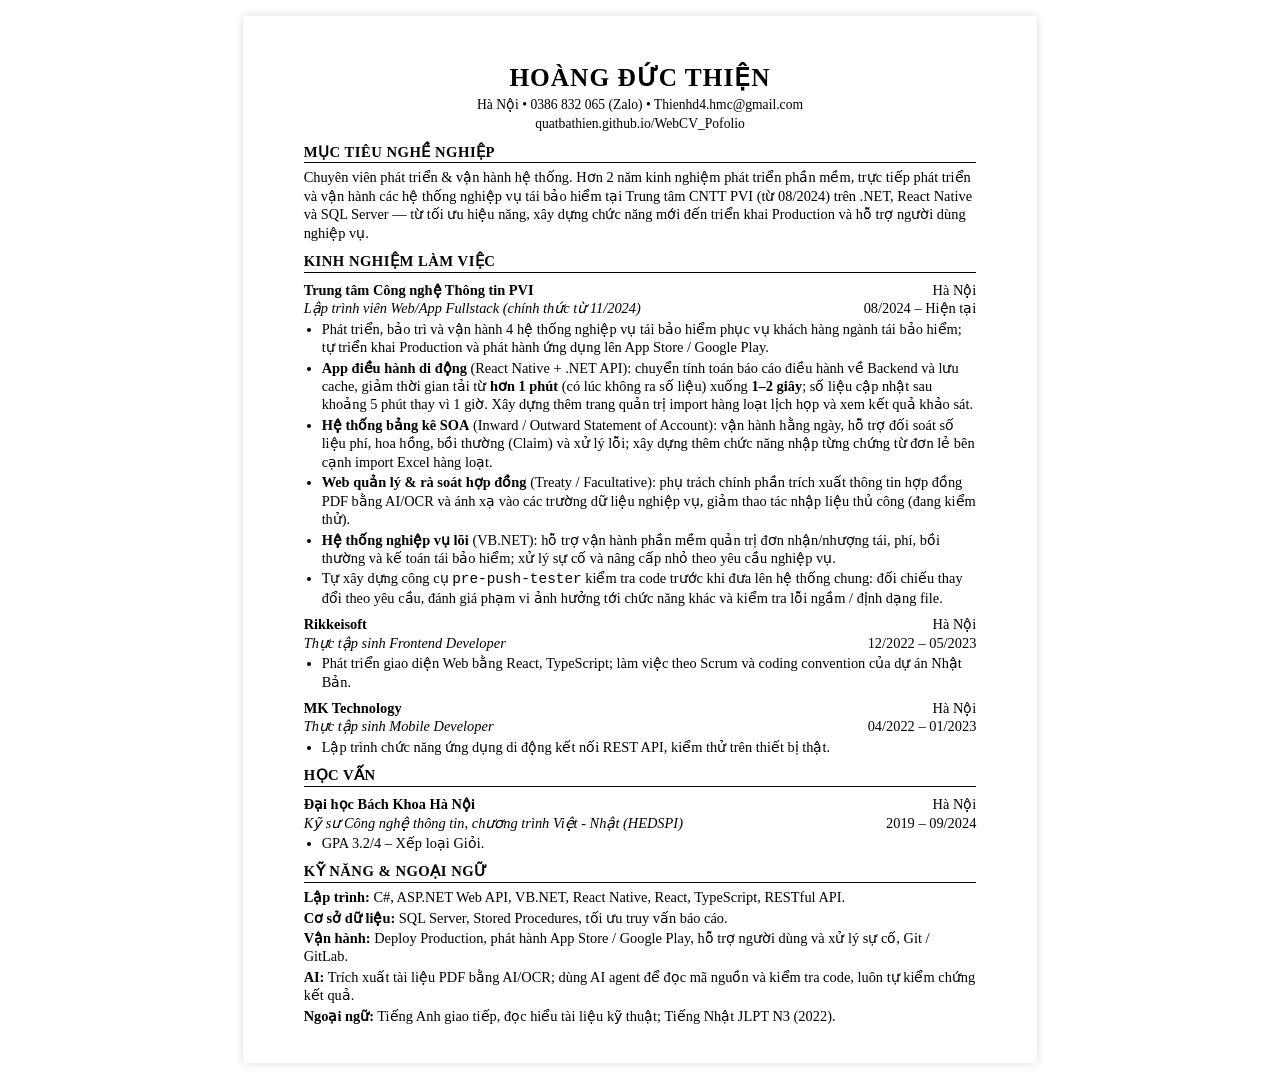
==== commit aa2e3b34: "fix: fit PDF CV strictly on 1 A4 page" ====
--- a/cv.html
+++ b/cv.html
@@ -10,16 +10,16 @@
   html { background: #fff; }
   body {
     font-family: 'Times New Roman', 'Liberation Serif', Times, serif;
-    color: #000; font-size: 11pt; line-height: 1.32;
+    color: #000; font-size: 10.8pt; line-height: 1.28;
     width: 210mm; margin: 0 auto;
-    padding: 15mm 18mm 13mm;
+    padding: 12mm 16mm 10mm;
   }
-  h1 { text-align: center; font-size: 20pt; letter-spacing: 1px; font-weight: bold; }
-  .contact { text-align: center; font-size: 10.5pt; margin-top: 3px; }
+  h1 { text-align: center; font-size: 19pt; letter-spacing: 1px; font-weight: bold; }
+  .contact { text-align: center; font-size: 10.2pt; margin-top: 2px; }
   .contact a { color: #000; text-decoration: none; }
   h2 {
-    font-size: 11.5pt; font-weight: bold; text-transform: uppercase; letter-spacing: .5px;
-    border-bottom: 1px solid #000; margin: 13px 0 6px; padding-bottom: 1px;
+    font-size: 11pt; font-weight: bold; text-transform: uppercase; letter-spacing: .5px;
+    border-bottom: 1px solid #000; margin: 10px 0 5px; padding-bottom: 1px;
   }
   .row { display: flex; justify-content: space-between; align-items: baseline; gap: 12px; }
   .org { font-weight: bold; }
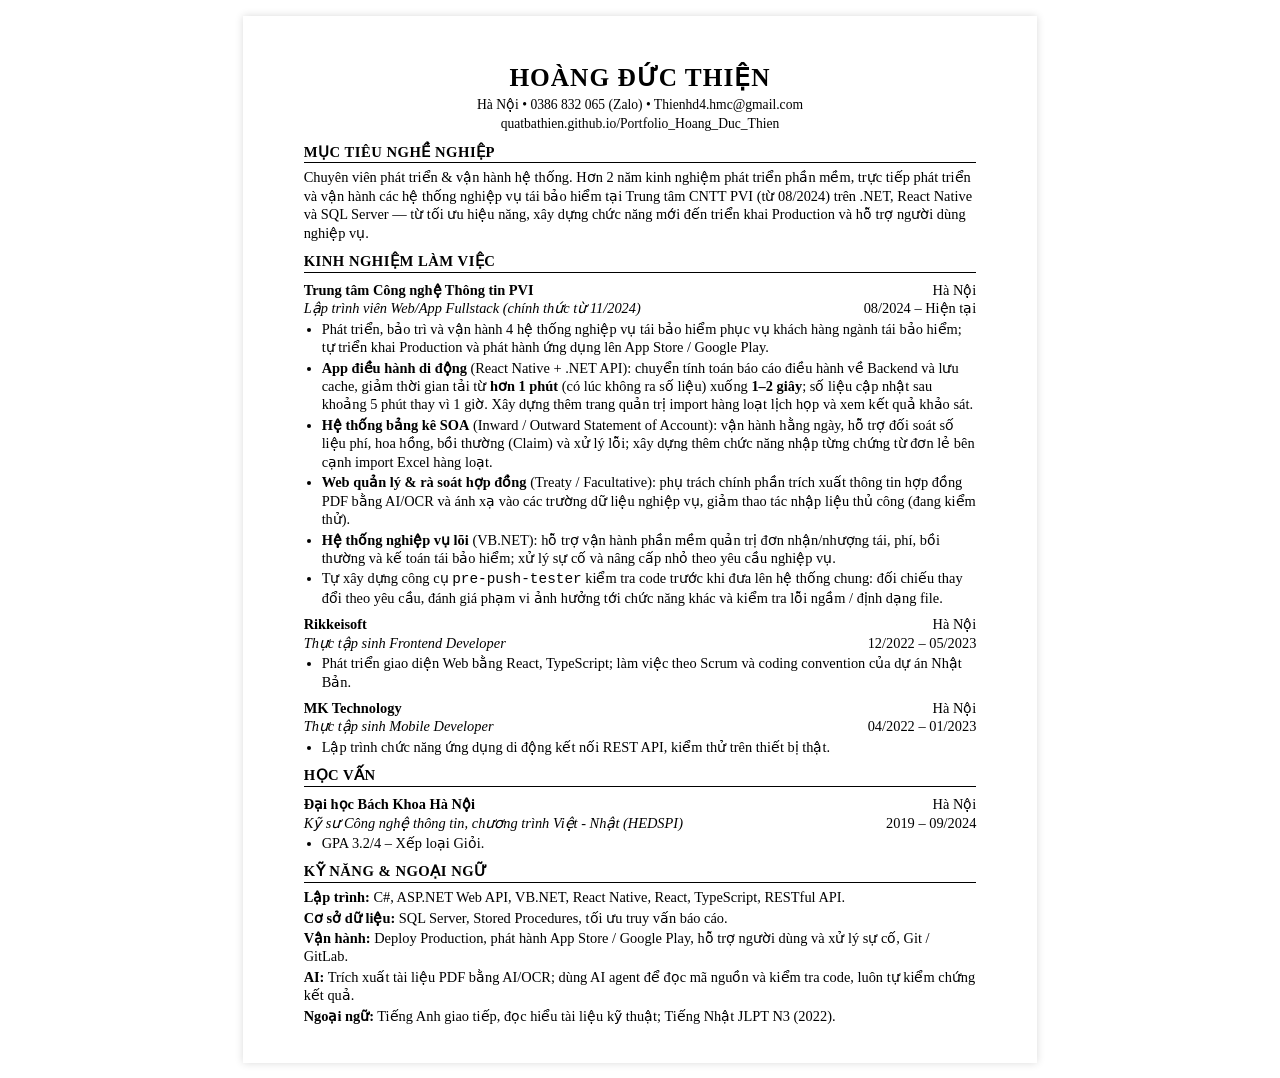
==== commit 5bcb5fae: "chore: update domain URL to quatbathien.github.io/Portfolio_Hoang_Duc_Thien" ====
--- a/cv.html
+++ b/cv.html
@@ -37,7 +37,7 @@
 <body>
   <h1>HOÀNG ĐỨC THIỆN</h1>
   <div class="contact">Hà Nội &bull; 0386 832 065 (Zalo) &bull; <a href="mailto:Thienhd4.hmc@gmail.com">Thienhd4.hmc@gmail.com</a></div>
-  <div class="contact"><a href="https://quatbathien.github.io/WebCV_Pofolio/">quatbathien.github.io/WebCV_Pofolio</a></div>
+  <div class="contact"><a href="https://quatbathien.github.io/Portfolio_Hoang_Duc_Thien/">quatbathien.github.io/Portfolio_Hoang_Duc_Thien</a></div>
 
   <h2>Mục tiêu nghề nghiệp</h2>
   <p class="summary">Chuyên viên phát triển &amp; vận hành hệ thống. Hơn 2 năm kinh nghiệm phát triển phần mềm, trực tiếp phát triển và vận hành các hệ thống nghiệp vụ tái bảo hiểm tại Trung tâm CNTT PVI (từ 08/2024) trên .NET, React Native và SQL Server — từ tối ưu hiệu năng, xây dựng chức năng mới đến triển khai Production và hỗ trợ người dùng nghiệp vụ.</p>
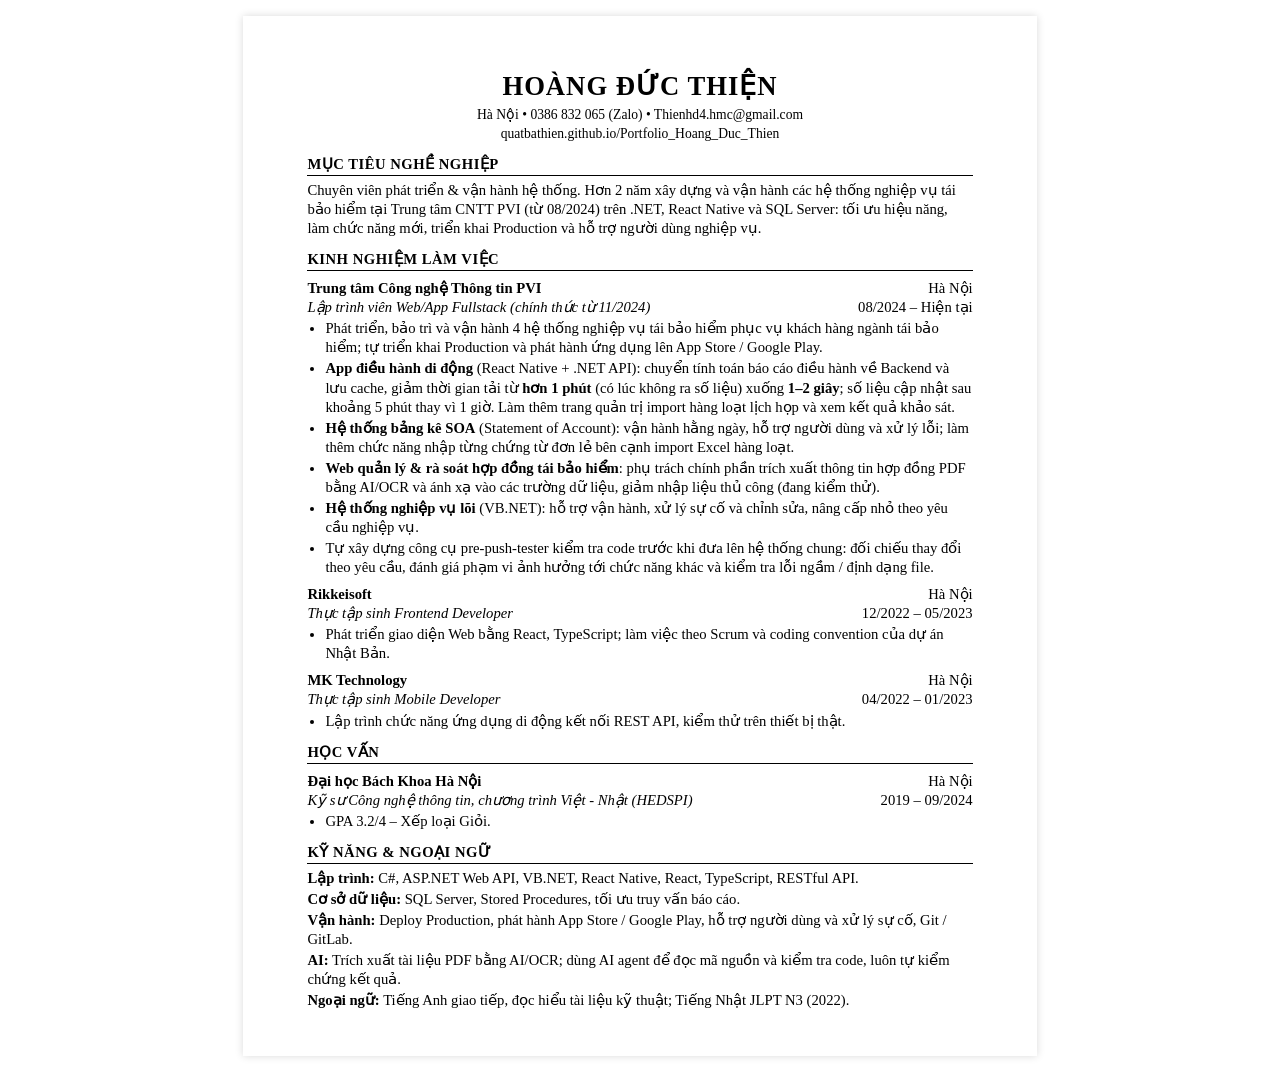
==== commit 1382105d: "chore: update portfolio and CV content" ====
--- a/cv.html
+++ b/cv.html
@@ -10,16 +10,16 @@
   html { background: #fff; }
   body {
     font-family: 'Times New Roman', 'Liberation Serif', Times, serif;
-    color: #000; font-size: 10.8pt; line-height: 1.28;
+    color: #000; font-size: 11pt; line-height: 1.3;
     width: 210mm; margin: 0 auto;
-    padding: 12mm 16mm 10mm;
+    padding: 14mm 17mm 12mm;
   }
-  h1 { text-align: center; font-size: 19pt; letter-spacing: 1px; font-weight: bold; }
+  h1 { text-align: center; font-size: 20pt; letter-spacing: 1px; font-weight: bold; }
   .contact { text-align: center; font-size: 10.2pt; margin-top: 2px; }
   .contact a { color: #000; text-decoration: none; }
   h2 {
     font-size: 11pt; font-weight: bold; text-transform: uppercase; letter-spacing: .5px;
-    border-bottom: 1px solid #000; margin: 10px 0 5px; padding-bottom: 1px;
+    border-bottom: 1px solid #000; margin: 12px 0 5px; padding-bottom: 1px;
   }
   .row { display: flex; justify-content: space-between; align-items: baseline; gap: 12px; }
   .org { font-weight: bold; }
@@ -40,7 +40,7 @@
   <div class="contact"><a href="https://quatbathien.github.io/Portfolio_Hoang_Duc_Thien/">quatbathien.github.io/Portfolio_Hoang_Duc_Thien</a></div>
 
   <h2>Mục tiêu nghề nghiệp</h2>
-  <p class="summary">Chuyên viên phát triển &amp; vận hành hệ thống. Hơn 2 năm kinh nghiệm phát triển phần mềm, trực tiếp phát triển và vận hành các hệ thống nghiệp vụ tái bảo hiểm tại Trung tâm CNTT PVI (từ 08/2024) trên .NET, React Native và SQL Server — từ tối ưu hiệu năng, xây dựng chức năng mới đến triển khai Production và hỗ trợ người dùng nghiệp vụ.</p>
+  <p class="summary">Chuyên viên phát triển &amp; vận hành hệ thống. Hơn 2 năm xây dựng và vận hành các hệ thống nghiệp vụ tái bảo hiểm tại Trung tâm CNTT PVI (từ 08/2024) trên .NET, React Native và SQL Server: tối ưu hiệu năng, làm chức năng mới, triển khai Production và hỗ trợ người dùng nghiệp vụ.</p>
 
   <h2>Kinh nghiệm làm việc</h2>
   <div class="entry">
@@ -48,11 +48,11 @@
     <div class="row"><span class="role">Lập trình viên Web/App Fullstack (chính thức từ 11/2024)</span><span>08/2024 – Hiện tại</span></div>
     <ul>
       <li>Phát triển, bảo trì và vận hành 4 hệ thống nghiệp vụ tái bảo hiểm phục vụ khách hàng ngành tái bảo hiểm; tự triển khai Production và phát hành ứng dụng lên App Store / Google Play.</li>
-      <li><b>App điều hành di động</b> (React Native + .NET API): chuyển tính toán báo cáo điều hành về Backend và lưu cache, giảm thời gian tải từ <b>hơn 1 phút</b> (có lúc không ra số liệu) xuống <b>1–2 giây</b>; số liệu cập nhật sau khoảng 5 phút thay vì 1 giờ. Xây dựng thêm trang quản trị import hàng loạt lịch họp và xem kết quả khảo sát.</li>
-      <li><b>Hệ thống bảng kê SOA</b> (Inward / Outward Statement of Account): vận hành hằng ngày, hỗ trợ đối soát số liệu phí, hoa hồng, bồi thường (Claim) và xử lý lỗi; xây dựng thêm chức năng nhập từng chứng từ đơn lẻ bên cạnh import Excel hàng loạt.</li>
-      <li><b>Web quản lý &amp; rà soát hợp đồng</b> (Treaty / Facultative): phụ trách chính phần trích xuất thông tin hợp đồng PDF bằng AI/OCR và ánh xạ vào các trường dữ liệu nghiệp vụ, giảm thao tác nhập liệu thủ công (đang kiểm thử).</li>
-      <li><b>Hệ thống nghiệp vụ lõi</b> (VB.NET): hỗ trợ vận hành phần mềm quản trị đơn nhận/nhượng tái, phí, bồi thường và kế toán tái bảo hiểm; xử lý sự cố và nâng cấp nhỏ theo yêu cầu nghiệp vụ.</li>
-      <li>Tự xây dựng công cụ <code>pre-push-tester</code> kiểm tra code trước khi đưa lên hệ thống chung: đối chiếu thay đổi theo yêu cầu, đánh giá phạm vi ảnh hưởng tới chức năng khác và kiểm tra lỗi ngầm / định dạng file.</li>
+      <li><b>App điều hành di động</b> (React Native + .NET API): chuyển tính toán báo cáo điều hành về Backend và lưu cache, giảm thời gian tải từ <b>hơn 1 phút</b> (có lúc không ra số liệu) xuống <b>1–2 giây</b>; số liệu cập nhật sau khoảng 5 phút thay vì 1 giờ. Làm thêm trang quản trị import hàng loạt lịch họp và xem kết quả khảo sát.</li>
+      <li><b>Hệ thống bảng kê SOA</b> (Statement of Account): vận hành hằng ngày, hỗ trợ người dùng và xử lý lỗi; làm thêm chức năng nhập từng chứng từ đơn lẻ bên cạnh import Excel hàng loạt.</li>
+      <li><b>Web quản lý &amp; rà soát hợp đồng tái bảo hiểm</b>: phụ trách chính phần trích xuất thông tin hợp đồng PDF bằng AI/OCR và ánh xạ vào các trường dữ liệu, giảm nhập liệu thủ công (đang kiểm thử).</li>
+      <li><b>Hệ thống nghiệp vụ lõi</b> (VB.NET): hỗ trợ vận hành, xử lý sự cố và chỉnh sửa, nâng cấp nhỏ theo yêu cầu nghiệp vụ.</li>
+      <li>Tự xây dựng công cụ pre-push-tester kiểm tra code trước khi đưa lên hệ thống chung: đối chiếu thay đổi theo yêu cầu, đánh giá phạm vi ảnh hưởng tới chức năng khác và kiểm tra lỗi ngầm / định dạng file.</li>
     </ul>
   </div>
   <div class="entry">
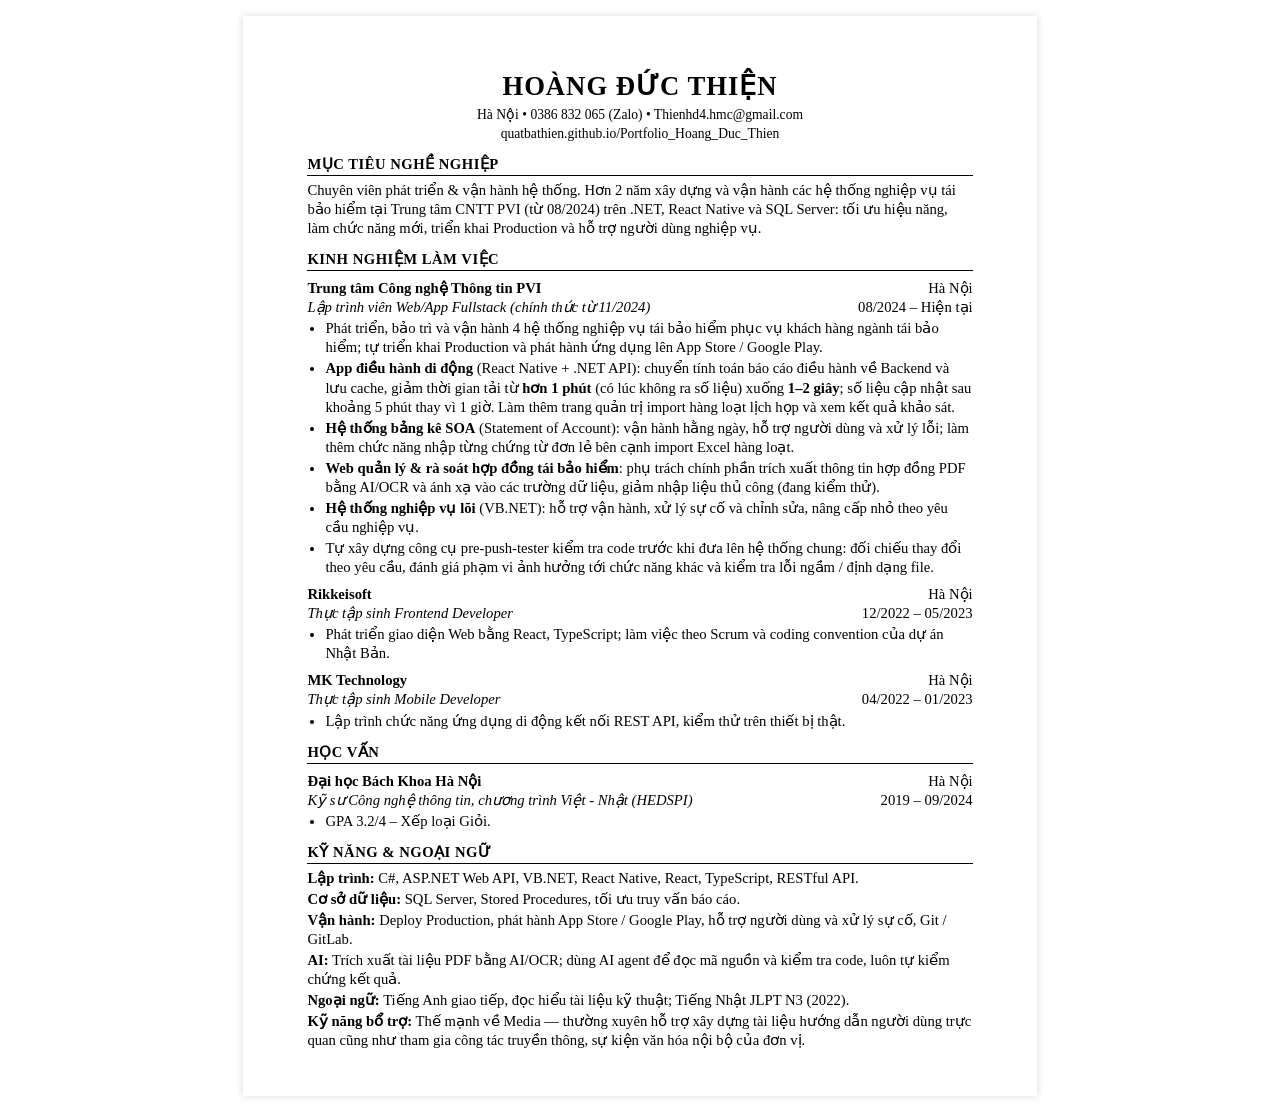
==== commit 656ae587: "feat: add media, user guide & internal communications strength" ====
--- a/cv.html
+++ b/cv.html
@@ -80,6 +80,7 @@
     <p><b>Vận hành:</b> Deploy Production, phát hành App Store / Google Play, hỗ trợ người dùng và xử lý sự cố, Git / GitLab.</p>
     <p><b>AI:</b> Trích xuất tài liệu PDF bằng AI/OCR; dùng AI agent để đọc mã nguồn và kiểm tra code, luôn tự kiểm chứng kết quả.</p>
     <p><b>Ngoại ngữ:</b> Tiếng Anh giao tiếp, đọc hiểu tài liệu kỹ thuật; Tiếng Nhật JLPT N3 (2022).</p>
+    <p><b>Kỹ năng bổ trợ:</b> Thế mạnh về Media — thường xuyên hỗ trợ xây dựng tài liệu hướng dẫn người dùng trực quan cũng như tham gia công tác truyền thông, sự kiện văn hóa nội bộ của đơn vị.</p>
   </div>
 </body>
 </html>
